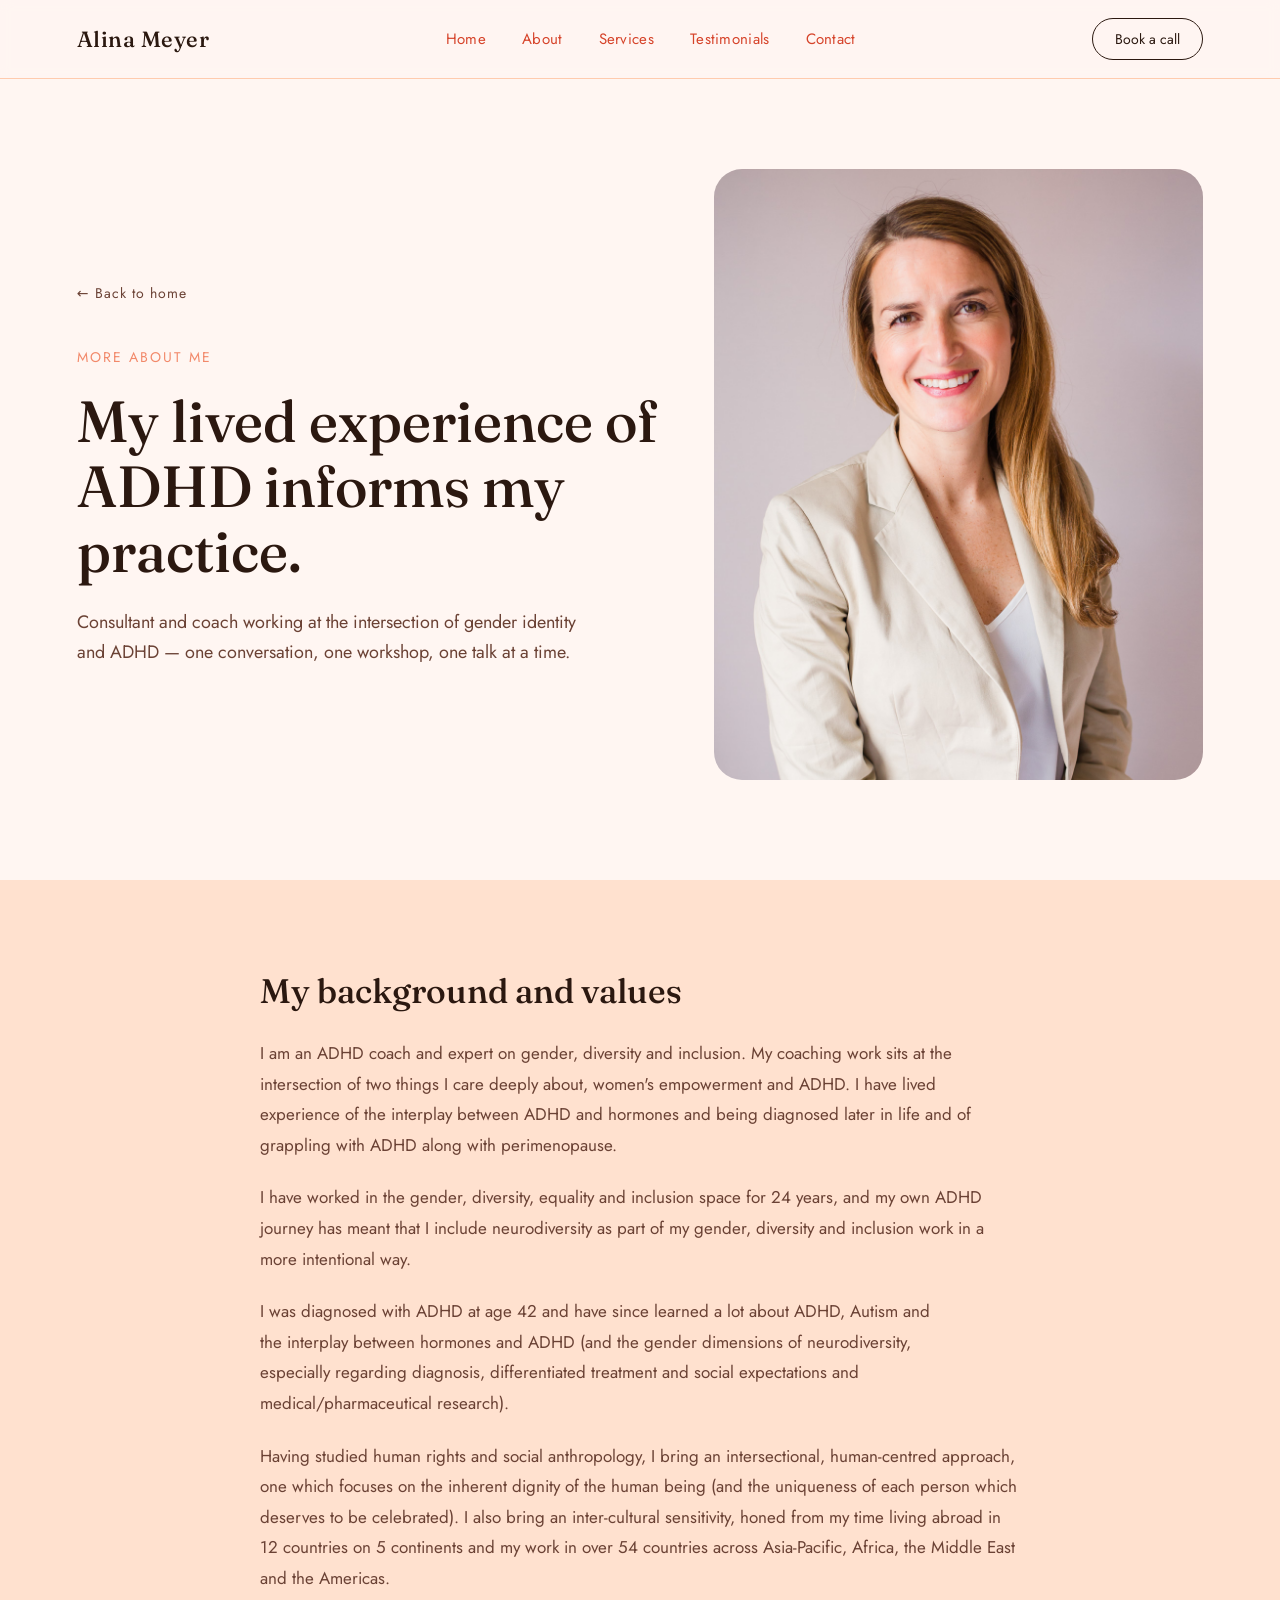
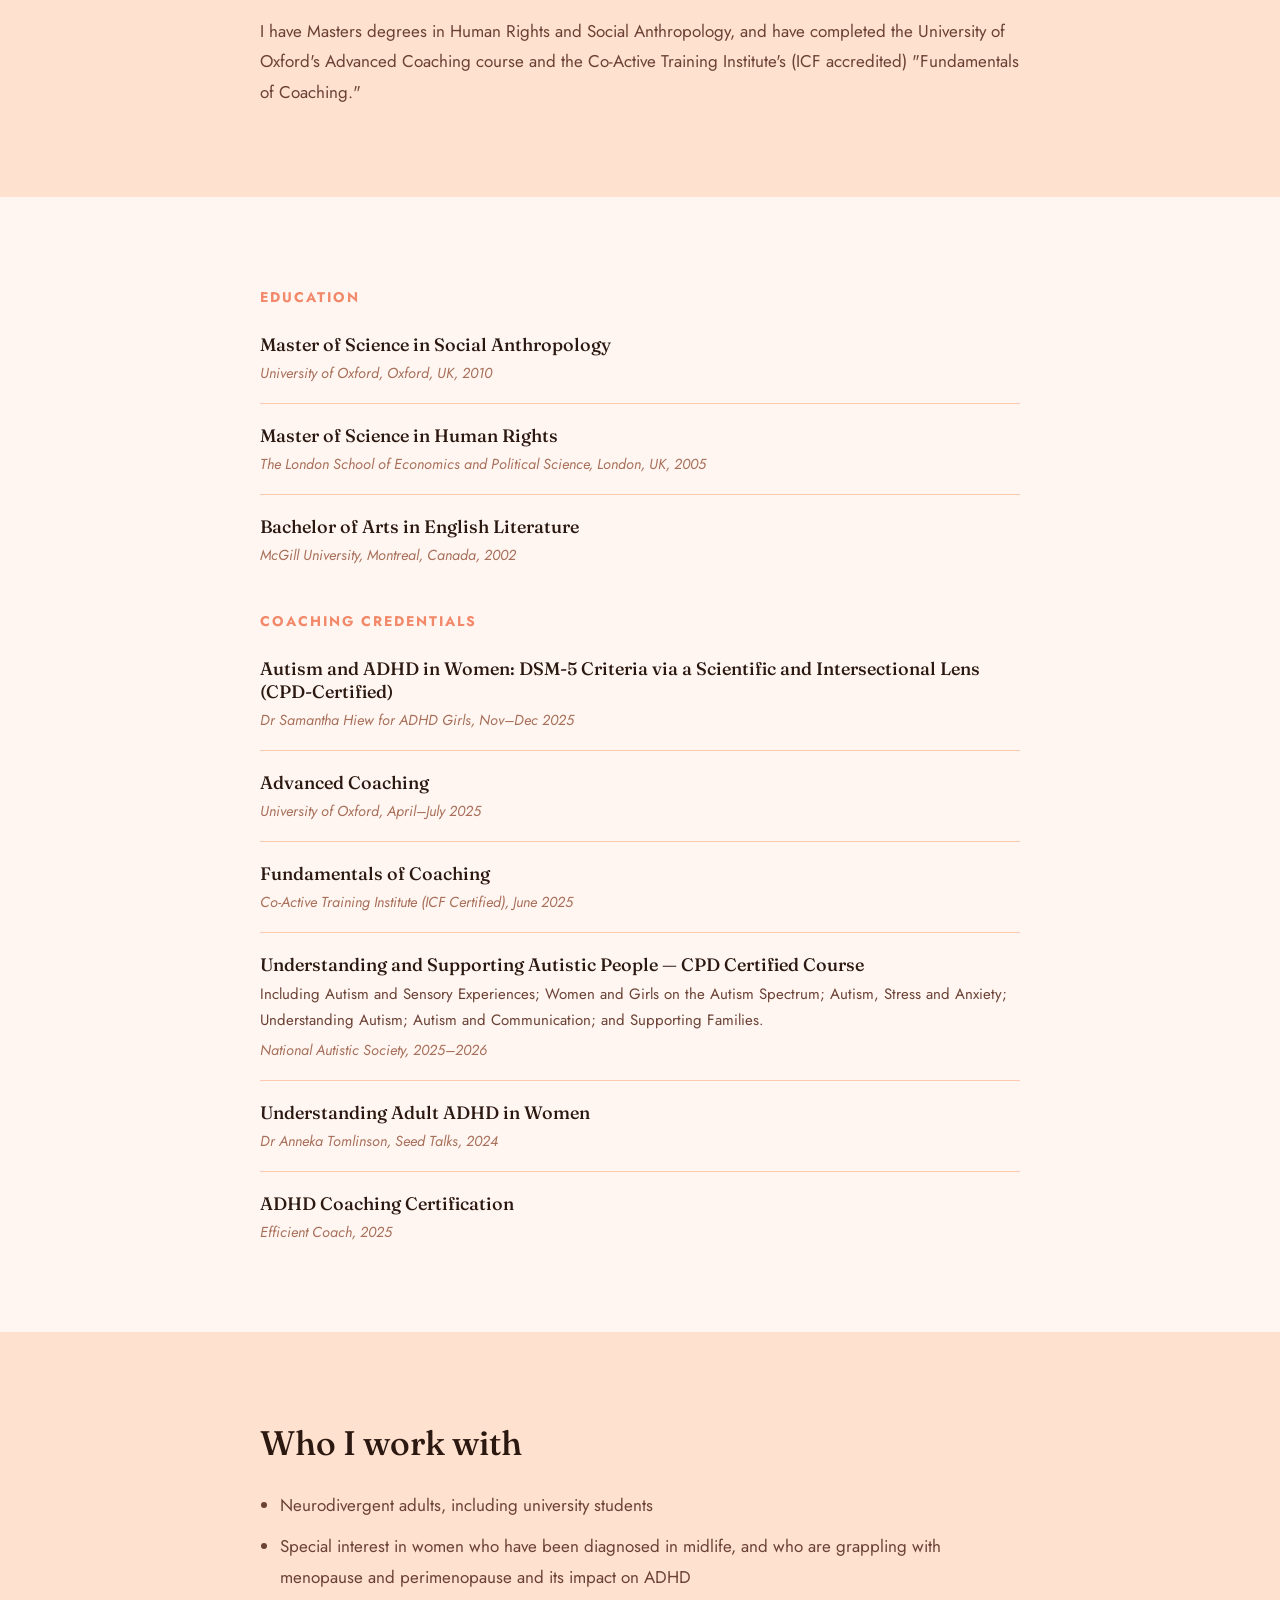
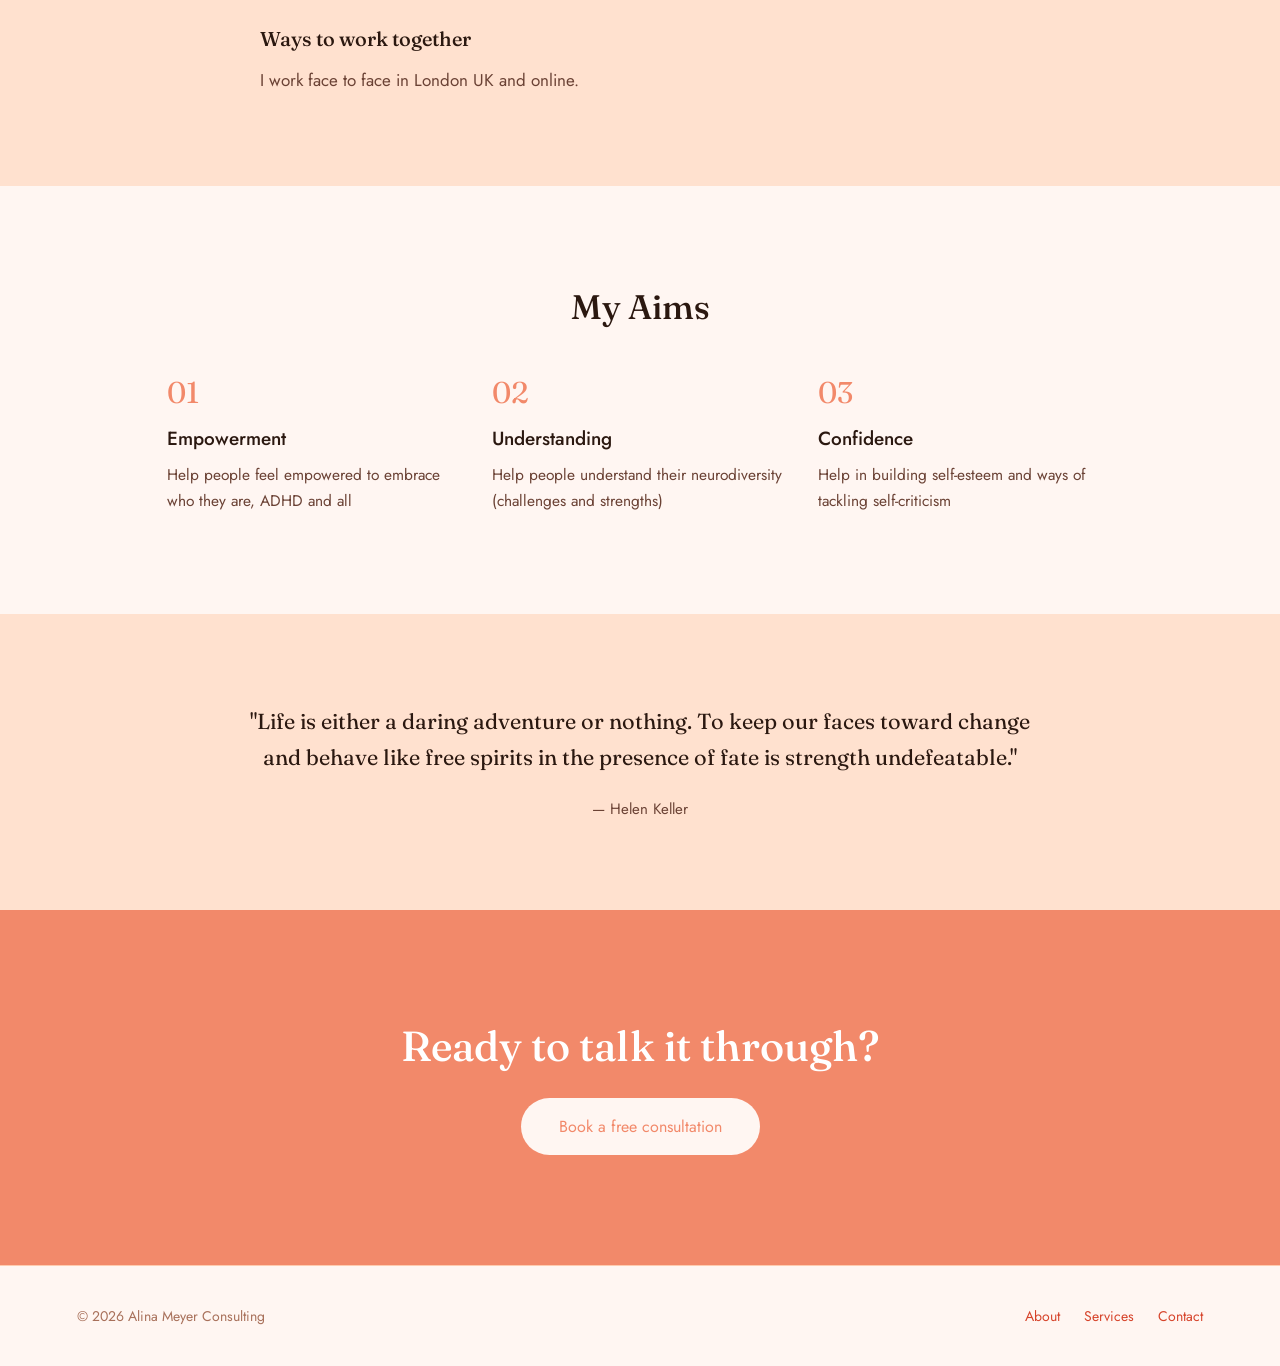
==== about.html @ 09cbbe4d "add home option to navbar" ====
<!doctype html>
<html lang="en">
  <head>
    <meta charset="utf-8" />
    <meta name="viewport" content="width=device-width, initial-scale=1" />
    <title>About Alina Meyer — ADHD Coaching</title>
    <meta
      name="description"
      content="More about Alina Meyer's background, credentials, and coaching approach."
    />
    <link rel="preconnect" href="https://fonts.googleapis.com" />
    <link rel="preconnect" href="https://fonts.gstatic.com" crossorigin />
    <link
      href="https://fonts.googleapis.com/css2?family=Fraunces:opsz,wght@9..144,400;9..144,500;9..144,600&family=Jost:wght@300;400;500;600&display=swap"
      rel="stylesheet"
    />
    <link rel="stylesheet" href="main.css" />
  </head>
  <body>
    <nav class="nav">
      <a href="index.html" class="nav__brand">Alina Meyer</a>
      <div class="nav__links">
        <a href="index.html">Home</a>
        <a href="about.html">About</a>
        <a href="index.html#services">Services</a>
        <a href="index.html#testimonials">Testimonials</a>
        <a href="contact.html">Contact</a>
      </div>
      <a href="contact.html" class="nav__cta">Book a call</a>
    </nav>

    <section class="pagehead">
      <div>
        <a href="index.html" class="back">← Back to home</a>
        <div class="eyebrow" style="margin: 22px 0">More about me</div>
        <h1>My lived experience of ADHD informs my practice.</h1>
        <p>
          Consultant and coach working at the intersection of gender identity
          and ADHD — one conversation, one workshop, one talk at a time.
        </p>
      </div>
      <div
        class="photo"
        style="background-image: url(&quot;images/about-page.jpg&quot;)"
      ></div>
    </section>

    <section class="story">
      <div class="story__wrap">
        <h2>My background and values</h2>
        <p>
          I am an ADHD coach and expert on gender, diversity and inclusion. My
          coaching work sits at the intersection of two things I care deeply
          about, women's empowerment and ADHD. I have lived experience of the
          interplay between ADHD and hormones and being diagnosed later in life
          and of grappling with ADHD along with perimenopause.
        </p>
        <p>
          I have worked in the gender, diversity, equality and inclusion space
          for 24 years, and my own ADHD journey has meant that I include
          neurodiversity as part of my gender, diversity and inclusion work in a
          more intentional way.
        </p>
        <p>
          I was diagnosed with ADHD at age 42 and have since learned a lot about
          ADHD, Autism and the interplay between hormones and ADHD (and the
          gender dimensions of neurodiversity, especially regarding diagnosis,
          differentiated treatment and social expectations and
          medical/pharmaceutical research).
        </p>
        <p>
          Having studied human rights and social anthropology, I bring an
          intersectional, human-centred approach, one which focuses on the
          inherent dignity of the human being (and the uniqueness of each person
          which deserves to be celebrated). I also bring an inter-cultural
          sensitivity, honed from my time living abroad in 12 countries on 5
          continents and my work in over 54 countries across Asia-Pacific,
          Africa, the Middle East and the Americas.
        </p>
        <p style="margin-bottom: 0">
          I have Masters degrees in Human Rights and Social Anthropology, and
          have completed the University of Oxford's Advanced Coaching course and
          the Co-Active Training Institute's (ICF accredited) "Fundamentals of
          Coaching."
        </p>
      </div>
    </section>

    <section class="credentials">
      <div class="credentials__wrap">
        <h4>Education</h4>
        <div class="cred-list">
          <div class="cred-item">
            <h3>Master of Science in Social Anthropology</h3>
            <div class="org">University of Oxford, Oxford, UK, 2010</div>
          </div>
          <div class="cred-item">
            <h3>Master of Science in Human Rights</h3>
            <div class="org">
              The London School of Economics and Political Science, London, UK,
              2005
            </div>
          </div>
          <div class="cred-item">
            <h3>Bachelor of Arts in English Literature</h3>
            <div class="org">McGill University, Montreal, Canada, 2002</div>
          </div>
        </div>

        <h4>Coaching Credentials</h4>
        <div class="cred-list">
          <div class="cred-item">
            <h3>
              Autism and ADHD in Women: DSM-5 Criteria via a Scientific and
              Intersectional Lens (CPD-Certified)
            </h3>
            <div class="org">Dr Samantha Hiew for ADHD Girls, Nov–Dec 2025</div>
          </div>
          <div class="cred-item">
            <h3>Advanced Coaching</h3>
            <div class="org">University of Oxford, April–July 2025</div>
          </div>
          <div class="cred-item">
            <h3>Fundamentals of Coaching</h3>
            <div class="org">
              Co-Active Training Institute (ICF Certified), June 2025
            </div>
          </div>
          <div class="cred-item">
            <h3>
              Understanding and Supporting Autistic People — CPD Certified
              Course
            </h3>
            <p>
              Including Autism and Sensory Experiences; Women and Girls on the
              Autism Spectrum; Autism, Stress and Anxiety; Understanding Autism;
              Autism and Communication; and Supporting Families.
            </p>
            <div class="org">National Autistic Society, 2025–2026</div>
          </div>
          <div class="cred-item">
            <h3>Understanding Adult ADHD in Women</h3>
            <div class="org">Dr Anneka Tomlinson, Seed Talks, 2024</div>
          </div>
          <div class="cred-item">
            <h3>ADHD Coaching Certification</h3>
            <div class="org">Efficient Coach, 2025</div>
          </div>
        </div>
      </div>
    </section>

    <section class="who">
      <div class="who__wrap">
        <h2>Who I work with</h2>
        <ul>
          <li>Neurodivergent adults, including university students</li>
          <li>
            Special interest in women who have been diagnosed in midlife, and
            who are grappling with menopause and perimenopause and its impact on
            ADHD
          </li>
        </ul>
        <h3>Ways to work together</h3>
        <p>I work face to face in London UK and online.</p>
      </div>
    </section>

    <section class="aims">
      <h2>My Aims</h2>
      <div class="cards" style="grid-template-columns: repeat(3, 1fr)">
        <div class="aim">
          <div class="aim__num">01</div>
          <h3>Empowerment</h3>
          <p>
            Help people feel empowered to embrace who they are, ADHD and all
          </p>
        </div>
        <div class="aim">
          <div class="aim__num">02</div>
          <h3>Understanding</h3>
          <p>
            Help people understand their neurodiversity (challenges and
            strengths)
          </p>
        </div>
        <div class="aim">
          <div class="aim__num">03</div>
          <h3>Confidence</h3>
          <p>
            Help in building self-esteem and ways of tackling self-criticism
          </p>
        </div>
      </div>
    </section>

    <section class="quote">
      <p>
        "Life is either a daring adventure or nothing. To keep our faces toward
        change and behave like free spirits in the presence of fate is strength
        undefeatable."
      </p>
      <div class="attr">— Helen Keller</div>
    </section>

    <section class="cta">
      <h2>Ready to talk it through?</h2>
      <a
        href="contact.html"
        class="btn btn--lg"
        style="background: var(--bg); color: var(--pop)"
        >Book a free consultation</a
      >
    </section>

    <footer class="footer">
      <div>© 2026 Alina Meyer Consulting</div>
      <div class="footer__links">
        <a href="about.html">About</a>
        <a href="index.html#services">Services</a>
        <a href="contact.html">Contact</a>
      </div>
    </footer>
  </body>
</html>
---- main.css ----
:root {
  --bg: #fff6f2;
  --bg2: #ffe1cf;
  --text: #2b1810;
  --muted: #6b4235;
  --accent: #f2896a;
  --border: #ffcbae;
  --pop: #f2896a;
  --pop-soft: #fff6f2;
  --pop-muted: #ffebe0;
  --footer-muted: #a8705a;
  --nav-bg: rgba(255, 246, 242, 0.9);
  --link: #d6432a;
  --selection: #ffc2a6;
}
* {
  box-sizing: border-box;
}
html {
  scroll-behavior: smooth;
}
body {
  margin: 0;
  background: var(--bg);
  color: var(--text);
  font-family: "Jost", system-ui, sans-serif;
  overflow-x: hidden;
  text-wrap: pretty;
  -webkit-font-smoothing: antialiased;
}
::selection {
  background: var(--selection);
}
a {
  color: var(--link);
  text-decoration: none;
}
a:hover {
  color: var(--accent);
}
h1,
h2,
h3 {
  font-family: "Fraunces", Georgia, serif;
  font-weight: 500;
  margin: 0;
}
img {
  display: block;
  max-width: 100%;
}
ul {
  margin: 0;
  padding: 0;
}

/* NAV */
.nav {
  position: sticky;
  top: 0;
  z-index: 50;
  display: flex;
  flex-wrap: wrap;
  justify-content: space-between;
  align-items: center;
  gap: 14px;
  padding: 18px 6vw;
  background: var(--nav-bg);
  backdrop-filter: blur(6px);
  border-bottom: 1px solid var(--border);
}
.nav__brand {
  font-family: "Fraunces", Georgia, serif;
  font-size: 22px;
  font-weight: 500;
  letter-spacing: 0.5px;
  color: var(--text);
}
.nav__links {
  display: flex;
  gap: 36px;
  font-size: 15px;
  letter-spacing: 0.3px;
}
.nav__cta {
  padding: 10px 22px;
  border: 1px solid var(--text);
  border-radius: 100px;
  font-size: 14px;
  color: var(--text);
}
.nav__cta:hover {
  background: var(--text);
  color: var(--bg);
}

/* SHARED */
.eyebrow {
  font-size: 14px;
  letter-spacing: 2px;
  text-transform: uppercase;
  color: var(--accent);
}
.btn {
  display: inline-block;
  padding: 15px 30px;
  background: var(--pop);
  color: #fff;
  border-radius: 100px;
  font-size: 15px;
  transition: filter 0.15s ease;
}
.btn:hover {
  filter: brightness(0.92);
  color: #fff;
}
.btn--lg {
  padding: 17px 38px;
  font-size: 16px;
}
.btn--outline {
  display: inline-flex;
  align-items: center;
  gap: 8px;
  padding: 17px 26px;
  background: none;
  border: 1px solid var(--text);
  color: var(--text);
  border-radius: 100px;
  font-size: 15px;
  font-family: "Jost", sans-serif;
  cursor: pointer;
}
.link-underline {
  font-size: 15px;
  color: var(--text);
  border-bottom: 1px solid var(--text);
  padding-bottom: 2px;
}
.link-underline:hover {
  color: var(--pop);
  border-color: var(--pop);
}
.photo {
  width: 100%;
  border-radius: 28px;
  overflow: hidden;
  background: var(--bg2) center/cover no-repeat;
  aspect-ratio: 4/5;
}
.photo--contain {
  background-size: contain;
}

/* HERO */
.hero {
  display: grid;
  grid-template-columns: 1.1fr 0.9fr;
  gap: 40px;
  align-items: center;
  padding: 100px 6vw 110px;
  max-width: 1400px;
  margin: 0 auto;
}
.hero h1 {
  font-size: clamp(40px, 5vw, 68px);
  line-height: 1.08;
  margin: 22px 0 28px;
  max-width: 620px;
}
.hero p {
  font-size: 19px;
  line-height: 1.65;
  color: var(--muted);
  max-width: 500px;
  margin: 0 0 36px;
}
.hero__actions {
  display: flex;
  flex-wrap: wrap;
  gap: 16px;
  align-items: center;
}
.hero .photo {
  background-color: var(--bg);
}

/* ABOUT (home) */
.about {
  padding: 100px 6vw;
  background: var(--bg2);
}
.about__grid {
  display: grid;
  grid-template-columns: 0.8fr 1.2fr;
  gap: 70px;
  align-items: center;
  max-width: 1400px;
  margin: 0 auto;
}
.about h2 {
  font-size: clamp(30px, 3.2vw, 42px);
  margin: 18px 0 24px;
  max-width: 560px;
}
.about p {
  font-size: 17px;
  line-height: 1.75;
  color: var(--muted);
  max-width: 620px;
  margin: 0 0 20px;
}

/* TESTIMONIAL (excerpt, home) */
.testimonial {
  padding: 100px 6vw;
  background: var(--pop);
  color: #fff;
  text-align: center;
}
.testimonial blockquote {
  font-family: "Fraunces", serif;
  font-weight: 400;
  font-size: clamp(19px, 1.7vw, 22px);
  line-height: 1.65;
  margin: 0 auto 22px;
  max-width: 800px;
}
.testimonial .attr {
  font-size: 15px;
  color: var(--pop-muted);
}

/* SERVICES */
.services {
  padding: 110px 6vw;
  max-width: 1400px;
  margin: 0 auto;
}
.services__head {
  text-align: center;
  margin-bottom: 64px;
}
.services__head h2 {
  font-size: clamp(30px, 3.2vw, 42px);
  margin: 18px 0 16px;
}
.services__head p {
  font-size: 17px;
  color: var(--muted);
  max-width: 560px;
  margin: 0 auto;
}
.cards {
  display: grid;
  grid-template-columns: repeat(3, 1fr);
  gap: 30px;
}
.card {
  background: #fff;
  border: 1px solid var(--border);
  border-radius: 20px;
  padding: 40px 34px;
}
.card__mark {
  width: 48px;
  height: 48px;
  border-radius: 12px;
  background: var(--bg2);
  margin-bottom: 26px;
}
.card h3 {
  font-size: 22px;
  margin: 0 0 14px;
}
.card p {
  font-size: 15.5px;
  line-height: 1.7;
  color: var(--muted);
  margin: 0 0 22px;
}
.card a {
  font-size: 14.5px;
  color: var(--text);
  border-bottom: 1px solid var(--text);
  padding-bottom: 2px;
}
.card a:hover {
  color: var(--pop);
  border-color: var(--pop);
}

/* WORDS (poem quote, home) */
.words {
  padding: 100px 6vw;
  background: var(--pop);
  color: #fff;
  text-align: center;
}
.words blockquote {
  font-family: "Fraunces", Georgia, serif;
  font-weight: 400;
  font-size: clamp(24px, 2.6vw, 34px);
  line-height: 1.5;
  margin: 0 auto 30px;
  max-width: 1000px;
}
.words__attr {
  font-size: 15px;
  color: var(--pop-muted);
}

/* CONTACT (home teaser) */
.contact {
  padding: 120px 6vw;
  max-width: 900px;
  margin: 0 auto;
  text-align: center;
}
.contact h2 {
  font-size: clamp(32px, 4vw, 50px);
  margin: 18px 0 24px;
}
.contact p {
  font-size: 17px;
  line-height: 1.7;
  color: var(--muted);
  margin: 0 0 40px;
}

/* CONTACT PAGE */
.contact-page {
  flex: 1;
  display: flex;
  align-items: center;
  justify-content: center;
  padding: 120px 6vw;
}
.contact-page__inner {
  max-width: 600px;
  margin: 0 auto;
  text-align: center;
}
.contact-page h1 {
  font-size: clamp(30px, 3.6vw, 44px);
  margin: 18px 0 24px;
}
.contact-page p {
  font-size: 18px;
  line-height: 1.7;
  color: var(--muted);
  margin: 0 0 34px;
}
.contact-actions {
  display: flex;
  flex-wrap: wrap;
  gap: 14px;
  justify-content: center;
  align-items: center;
}

/* ABOUT PAGE */
.pagehead {
  display: grid;
  grid-template-columns: 1.1fr 0.9fr;
  gap: 40px;
  align-items: center;
  padding: 90px 6vw 100px;
  max-width: 1400px;
  margin: 0 auto;
}
.pagehead h1 {
  font-size: clamp(36px, 4.6vw, 58px);
  line-height: 1.12;
  margin: 22px 0 24px;
  max-width: 620px;
}
.pagehead p {
  font-size: 18px;
  line-height: 1.65;
  color: var(--muted);
  max-width: 520px;
  margin: 0;
}
.back {
  font-size: 14px;
  letter-spacing: 1px;
  color: var(--muted);
  display: inline-block;
  margin-bottom: 22px;
}
.story {
  padding: 90px 6vw;
  background: var(--bg2);
}
.story__wrap {
  max-width: 760px;
  margin: 0 auto;
}
.story h2 {
  font-size: clamp(26px, 2.8vw, 34px);
  margin: 0 0 26px;
}
.story p {
  font-size: 17px;
  line-height: 1.8;
  color: var(--muted);
  margin: 0 0 22px;
}

/* CREDENTIALS */
.credentials {
  padding: 90px 6vw;
}
.credentials__wrap {
  max-width: 760px;
  margin: 0 auto;
}
.credentials h4 {
  font-size: 14px;
  letter-spacing: 2px;
  text-transform: uppercase;
  color: var(--accent);
  margin: 0 0 26px;
}
.cred-list {
  display: flex;
  flex-direction: column;
  gap: 20px;
  margin-bottom: 46px;
}
.cred-list:last-child {
  margin-bottom: 0;
}
.cred-item {
  padding-bottom: 20px;
  border-bottom: 1px solid var(--border);
}
.cred-list > .cred-item:last-child {
  border-bottom: none;
  padding-bottom: 0;
}
.cred-item h3 {
  font-size: 18px;
  margin: 0 0 6px;
}
.cred-item .org {
  font-size: 14.5px;
  font-style: italic;
  color: var(--footer-muted);
}
.cred-item p {
  font-size: 15px;
  line-height: 1.7;
  color: var(--muted);
  margin: 0 0 6px;
}

/* WHO I WORK WITH */
.who {
  padding: 90px 6vw;
  background: var(--bg2);
}
.who__wrap {
  max-width: 760px;
  margin: 0 auto;
}
.who h2 {
  font-size: clamp(26px, 2.8vw, 34px);
  margin: 0 0 26px;
}
.who ul {
  margin: 0 0 34px;
  padding-left: 20px;
  list-style: disc;
}
.who li {
  font-size: 17px;
  line-height: 1.8;
  color: var(--muted);
  margin-bottom: 10px;
}
.who h3 {
  font-size: 20px;
  margin: 0 0 14px;
}
.who p {
  font-size: 17px;
  line-height: 1.8;
  color: var(--muted);
  margin: 0;
}

/* AIMS */
.aims {
  padding: 100px 6vw;
  max-width: 1100px;
  margin: 0 auto;
}
.aims h2 {
  font-size: clamp(26px, 2.8vw, 34px);
  margin: 0 0 46px;
  text-align: center;
}
.aim__num {
  font-family: "Fraunces", Georgia, serif;
  font-size: 30px;
  color: var(--accent);
  margin-bottom: 14px;
}
.aim h3 {
  font-family: "Jost", sans-serif;
  font-size: 19px;
  font-weight: 500;
  margin: 0 0 10px;
}
.aim p {
  font-size: 15.5px;
  line-height: 1.7;
  color: var(--muted);
  margin: 0;
}

/* QUOTE (about page) */
.quote {
  padding: 90px 6vw;
  background: var(--bg2);
  text-align: center;
}
.quote p {
  font-family: "Fraunces", Georgia, serif;
  font-weight: 400;
  font-size: clamp(21px, 1.7vw, 24px);
  line-height: 1.65;
  color: var(--text);
  max-width: 780px;
  margin: 0 auto 22px;
}
.quote .attr {
  font-size: 15px;
  color: var(--muted);
}

.cta {
  padding: 110px 6vw;
  background: var(--pop);
  color: #fff;
  text-align: center;
}
.cta h2 {
  font-size: clamp(28px, 3.4vw, 42px);
  margin: 0 0 26px;
}

/* FOOTER */
.footer {
  padding: 40px 6vw;
  border-top: 1px solid var(--border);
  display: flex;
  justify-content: space-between;
  align-items: center;
  font-size: 14px;
  color: var(--footer-muted);
}
.footer__links {
  display: flex;
  gap: 24px;
}

/* MOBILE */
@media (max-width: 820px) {
  .nav {
    padding: 16px 6vw;
  }
  .nav__links {
    order: 3;
    width: 100%;
    gap: 20px;
    font-size: 14px;
  }
  .hero {
    grid-template-columns: 1fr;
    padding: 56px 6vw 64px;
  }
  .hero .photo {
    order: -1;
    aspect-ratio: 1/1;
    max-height: 420px;
  }
  .about {
    padding: 64px 6vw;
  }
  .about__grid {
    grid-template-columns: 1fr;
    gap: 36px;
  }
  .testimonial {
    padding: 64px 6vw;
  }
  .services {
    padding: 72px 6vw;
  }
  .services__head {
    margin-bottom: 44px;
  }
  .cards {
    grid-template-columns: 1fr;
  }
  .words {
    padding: 64px 6vw;
  }
  .contact {
    padding: 80px 6vw;
  }
  .contact-page {
    padding: 80px 6vw;
  }
  .pagehead {
    grid-template-columns: 1fr;
    padding: 48px 6vw 60px;
  }
  .story {
    padding: 64px 6vw;
  }
  .credentials {
    padding: 64px 6vw;
  }
  .who {
    padding: 64px 6vw;
  }
  .aims {
    padding: 72px 6vw;
  }
  .aims h2 {
    margin-bottom: 34px;
  }
  .quote {
    padding: 64px 6vw;
  }
  .cta {
    padding: 76px 6vw;
  }
  .footer {
    flex-direction: column;
    align-items: flex-start;
    gap: 18px;
  }
}
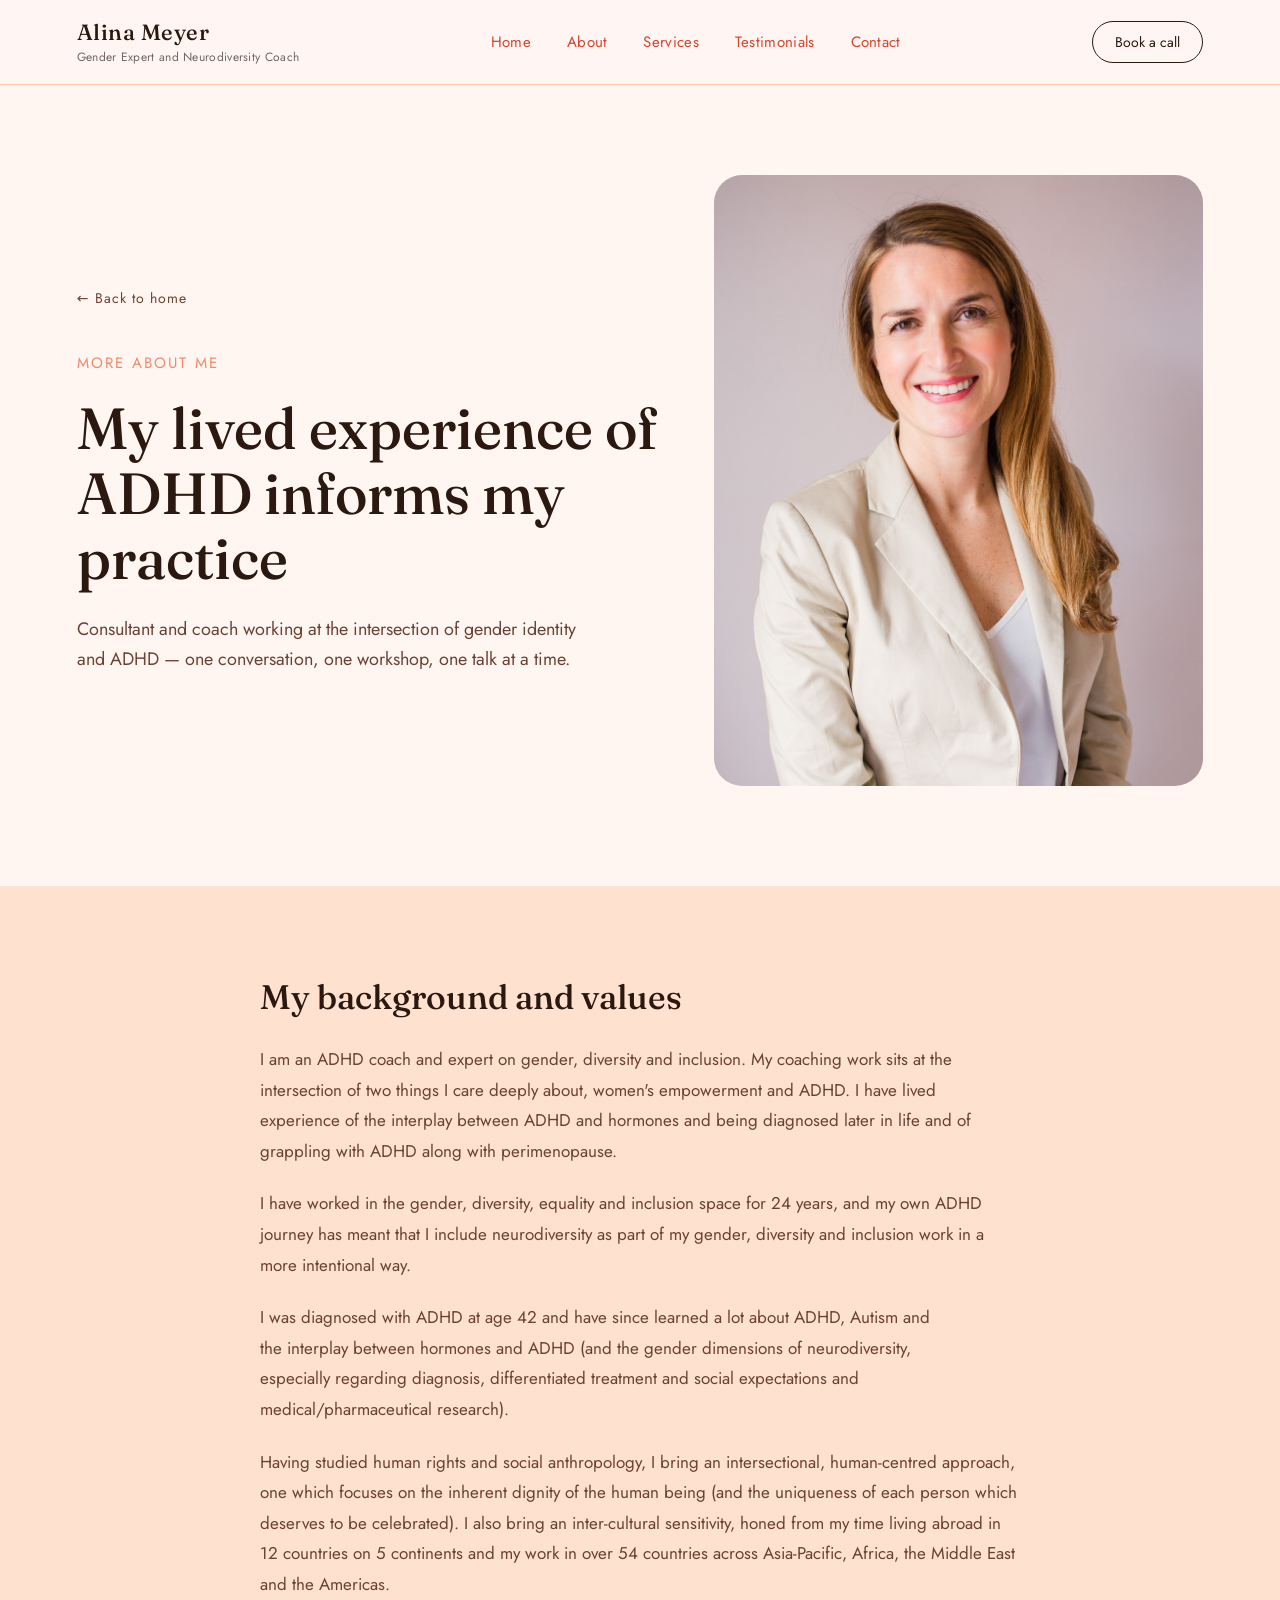
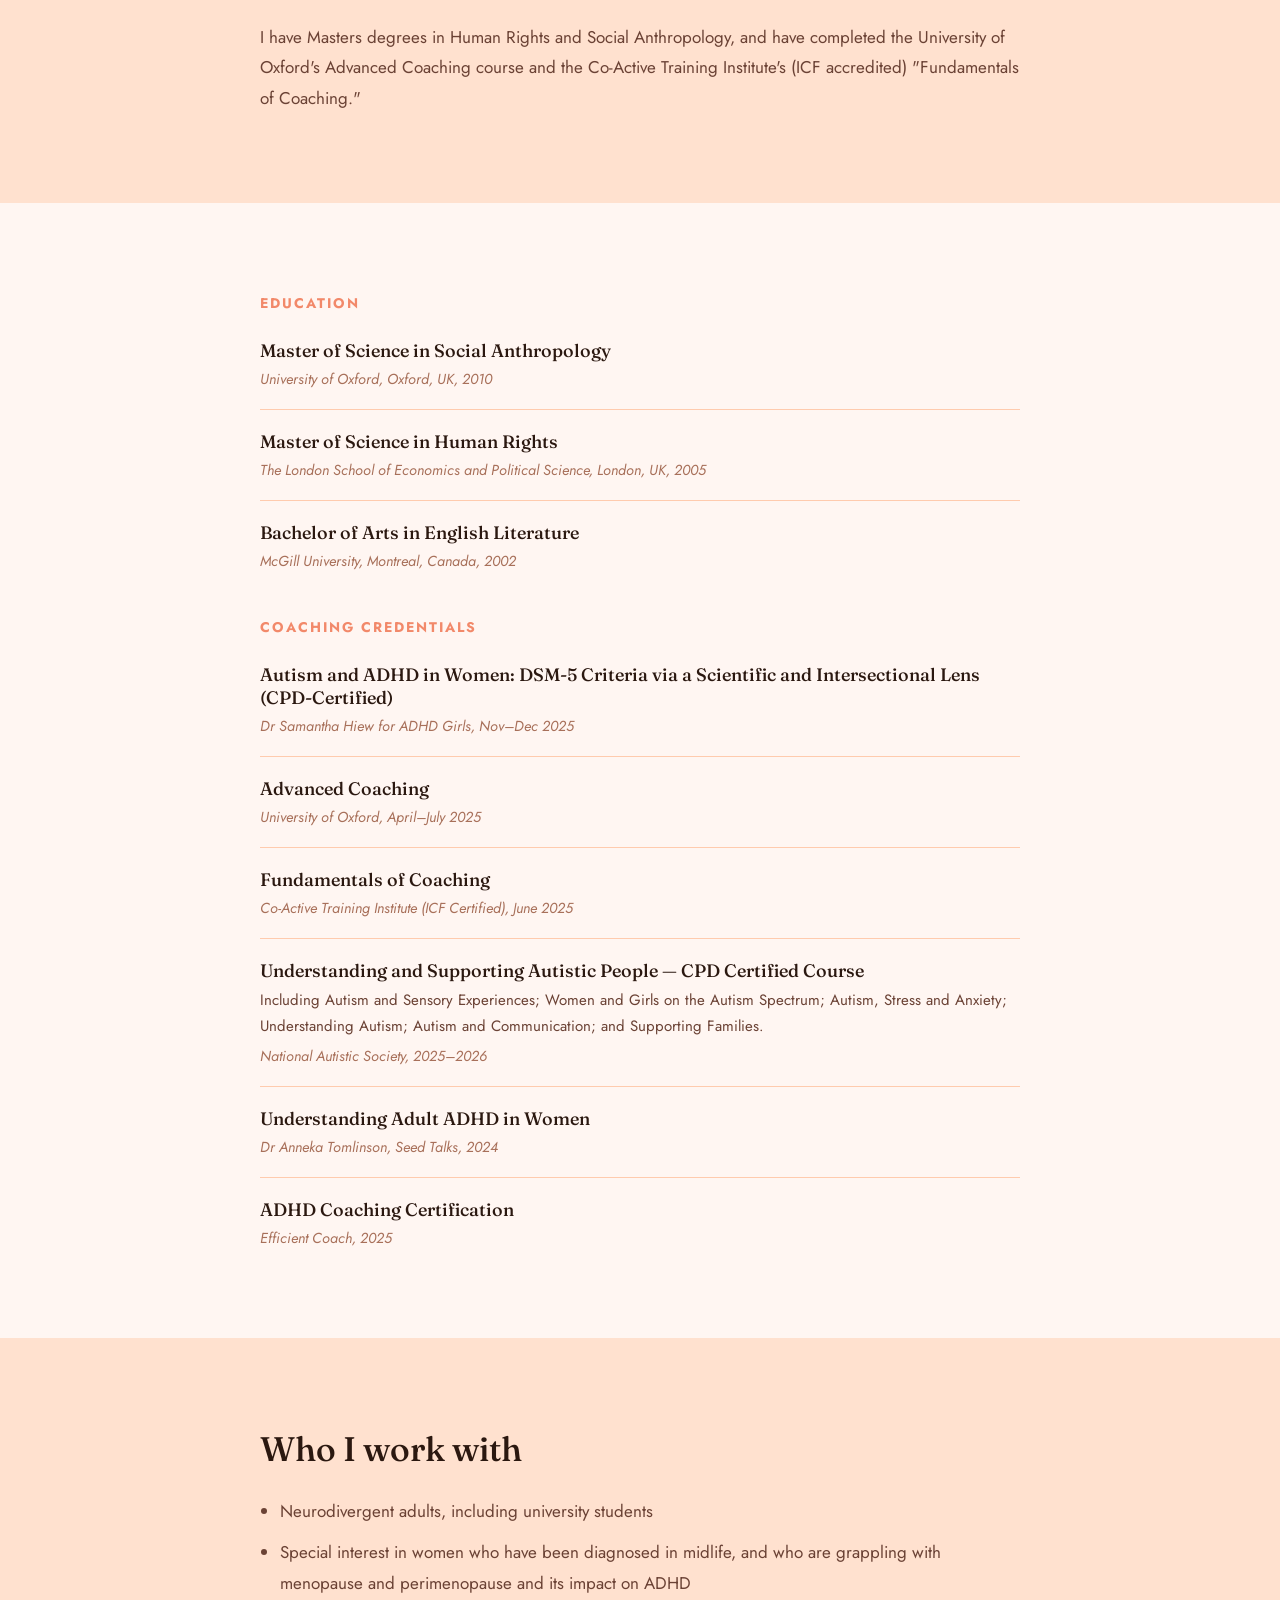
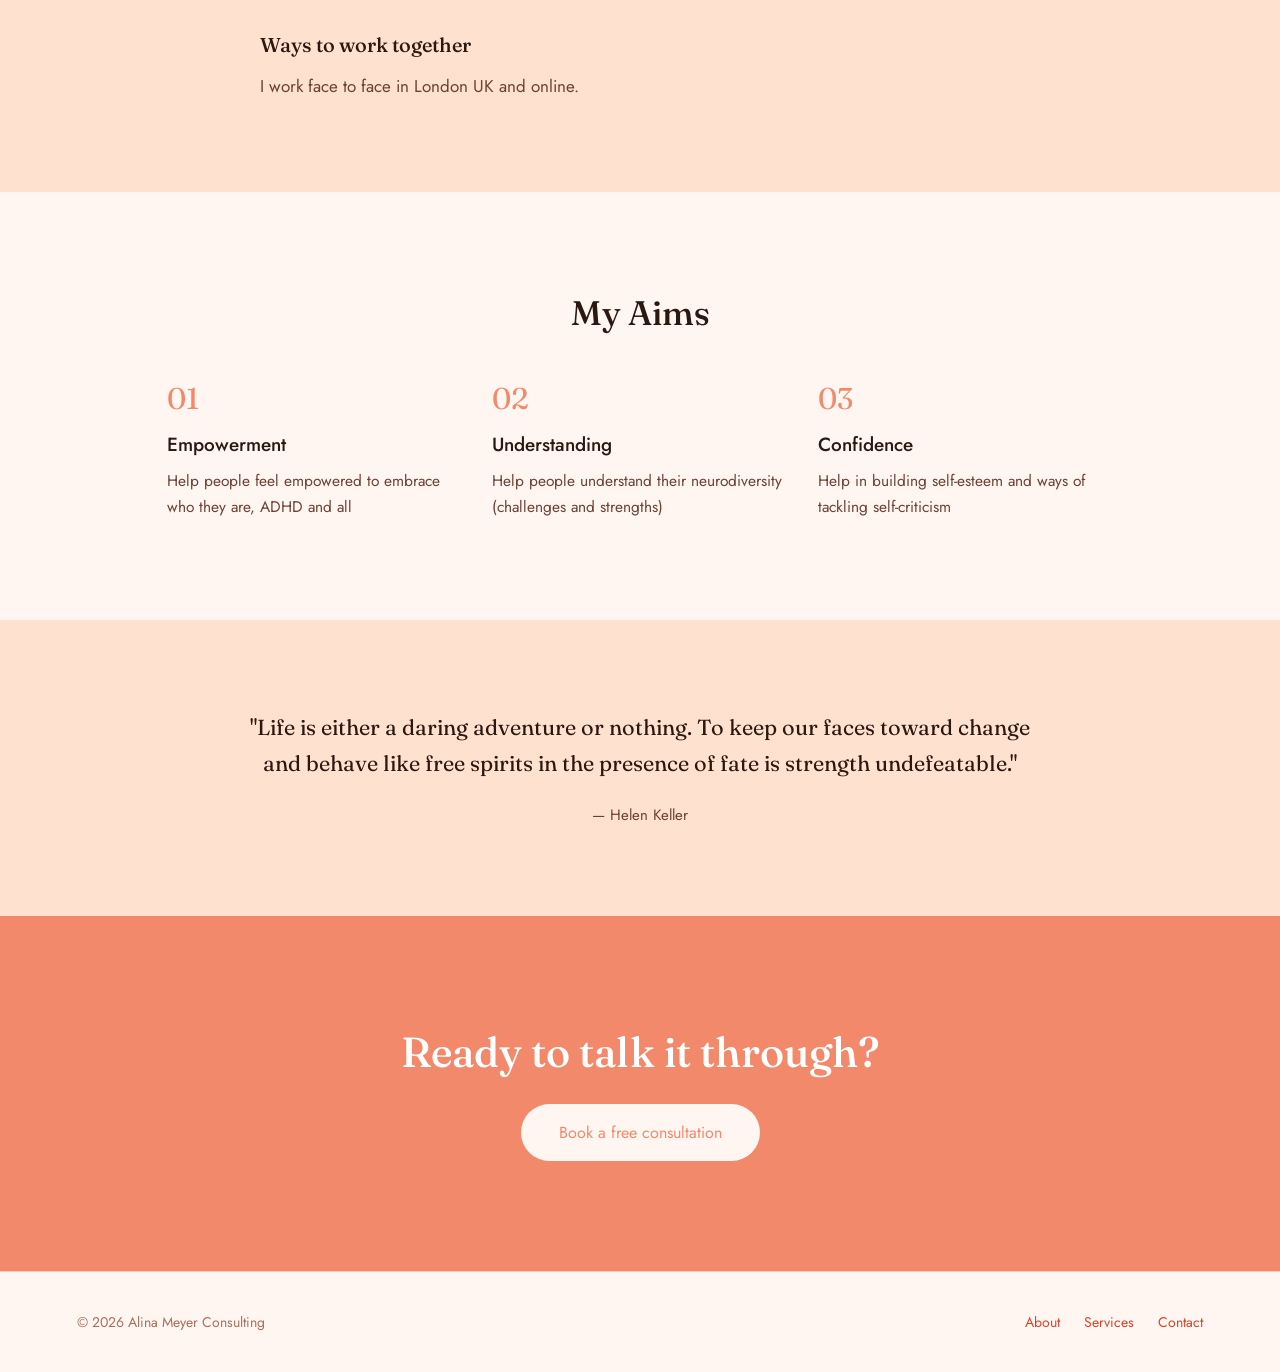
==== commit 2b8089ac: "add larger adhd text, add subtitle, and take out  second image on index.html for now" ====
--- a/about.html
+++ b/about.html
@@ -18,7 +18,10 @@
   </head>
   <body>
     <nav class="nav">
-      <a href="index.html" class="nav__brand">Alina Meyer</a>
+      <div class="nav__brand-group">
+        <a href="index.html" class="nav__brand">Alina Meyer</a>
+        <p class="subtitle">Gender Expert and Neurodiversity Coach</p>
+      </div>
       <div class="nav__links">
         <a href="index.html">Home</a>
         <a href="about.html">About</a>
@@ -33,7 +36,7 @@
       <div>
         <a href="index.html" class="back">← Back to home</a>
         <div class="eyebrow" style="margin: 22px 0">More about me</div>
-        <h1>My lived experience of ADHD informs my practice.</h1>
+        <h1>My lived experience of ADHD informs my practice</h1>
         <p>
           Consultant and coach working at the intersection of gender identity
           and ADHD — one conversation, one workshop, one talk at a time.
--- a/main.css
+++ b/main.css
@@ -69,6 +69,12 @@
   backdrop-filter: blur(6px);
   border-bottom: 1px solid var(--border);
 }
+.nav__brand-group {
+  display: flex;
+  flex-direction: column;
+  gap: 2px;
+}
+
 .nav__brand {
   font-family: "Fraunces", Georgia, serif;
   font-size: 22px;
@@ -76,6 +82,17 @@
   letter-spacing: 0.5px;
   color: var(--text);
 }
+
+.subtitle {
+  font-family: "Jost", sans-serif;
+  font-size: 12px;
+  font-weight: 400;
+  letter-spacing: 0.3px;
+  color: var(--text);
+  opacity: 0.65;
+  margin: 0;
+  white-space: nowrap;
+}
 .nav__links {
   display: flex;
   gap: 36px;
@@ -96,10 +113,14 @@
 
 /* SHARED */
 .eyebrow {
-  font-size: 14px;
+  font-size: 15px;
   letter-spacing: 2px;
   text-transform: uppercase;
   color: var(--accent);
+}
+
+#main-title {
+  font-size: 24px;
 }
 .btn {
   display: inline-block;
@@ -209,6 +230,16 @@
   color: var(--muted);
   max-width: 620px;
   margin: 0 0 20px;
+}
+
+.about__grid--text-only {
+  grid-template-columns: 1fr;
+  text-align: center;
+}
+
+.about__grid--text-only > div {
+  max-width: 700px;
+  margin: 0 auto;
 }
 
 /* TESTIMONIAL (excerpt, home) */
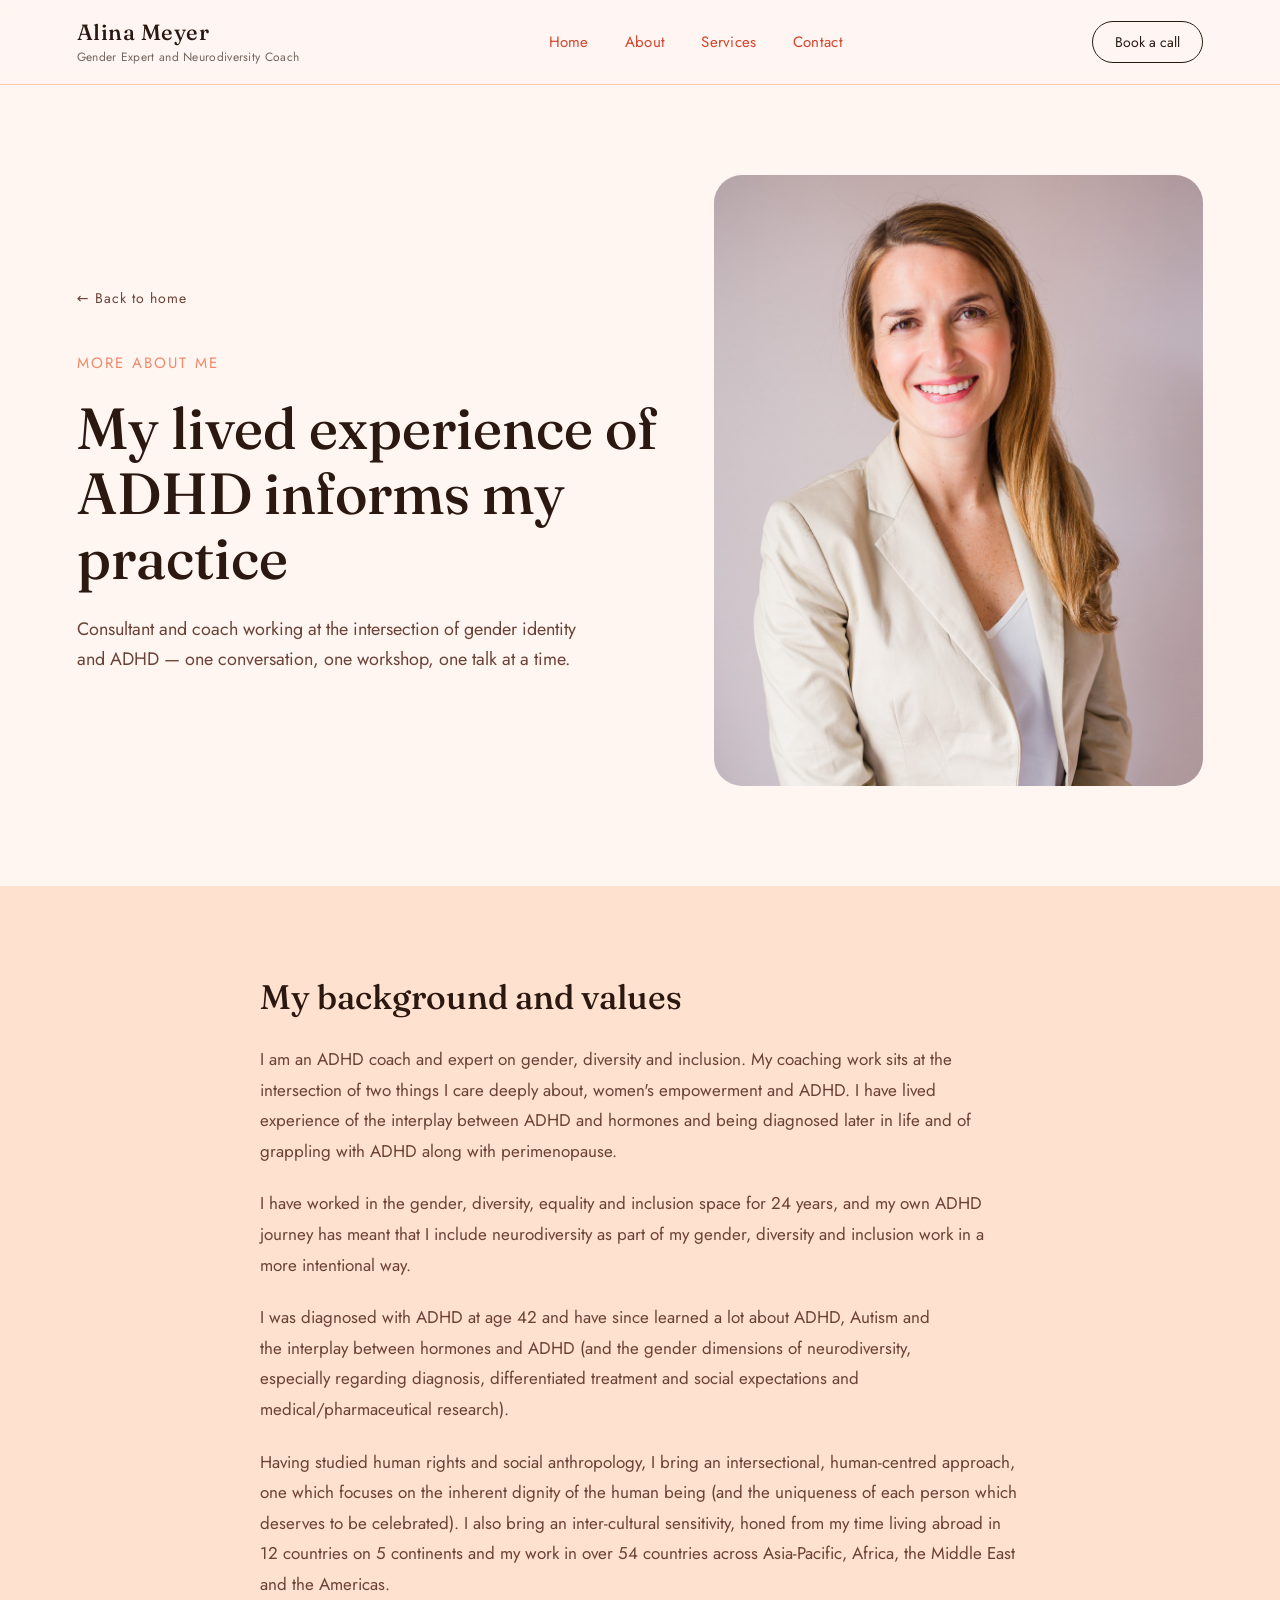
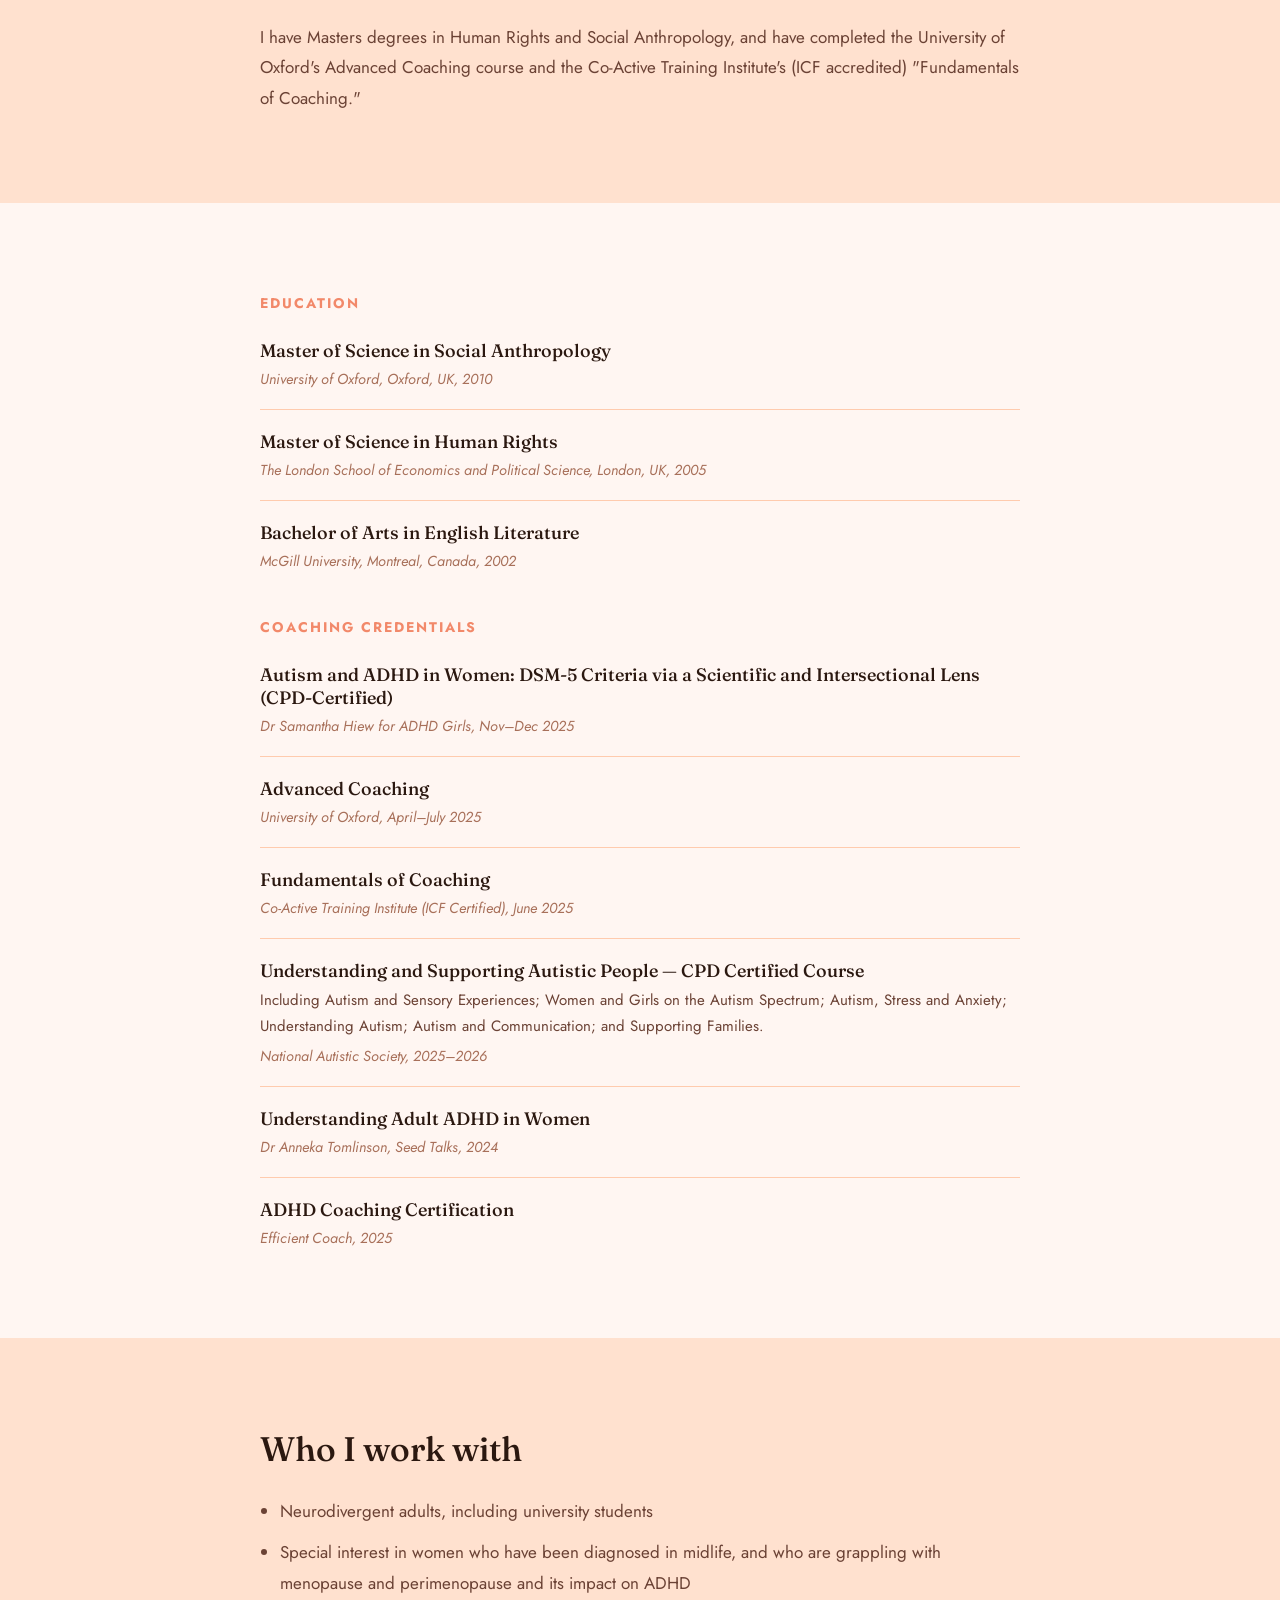
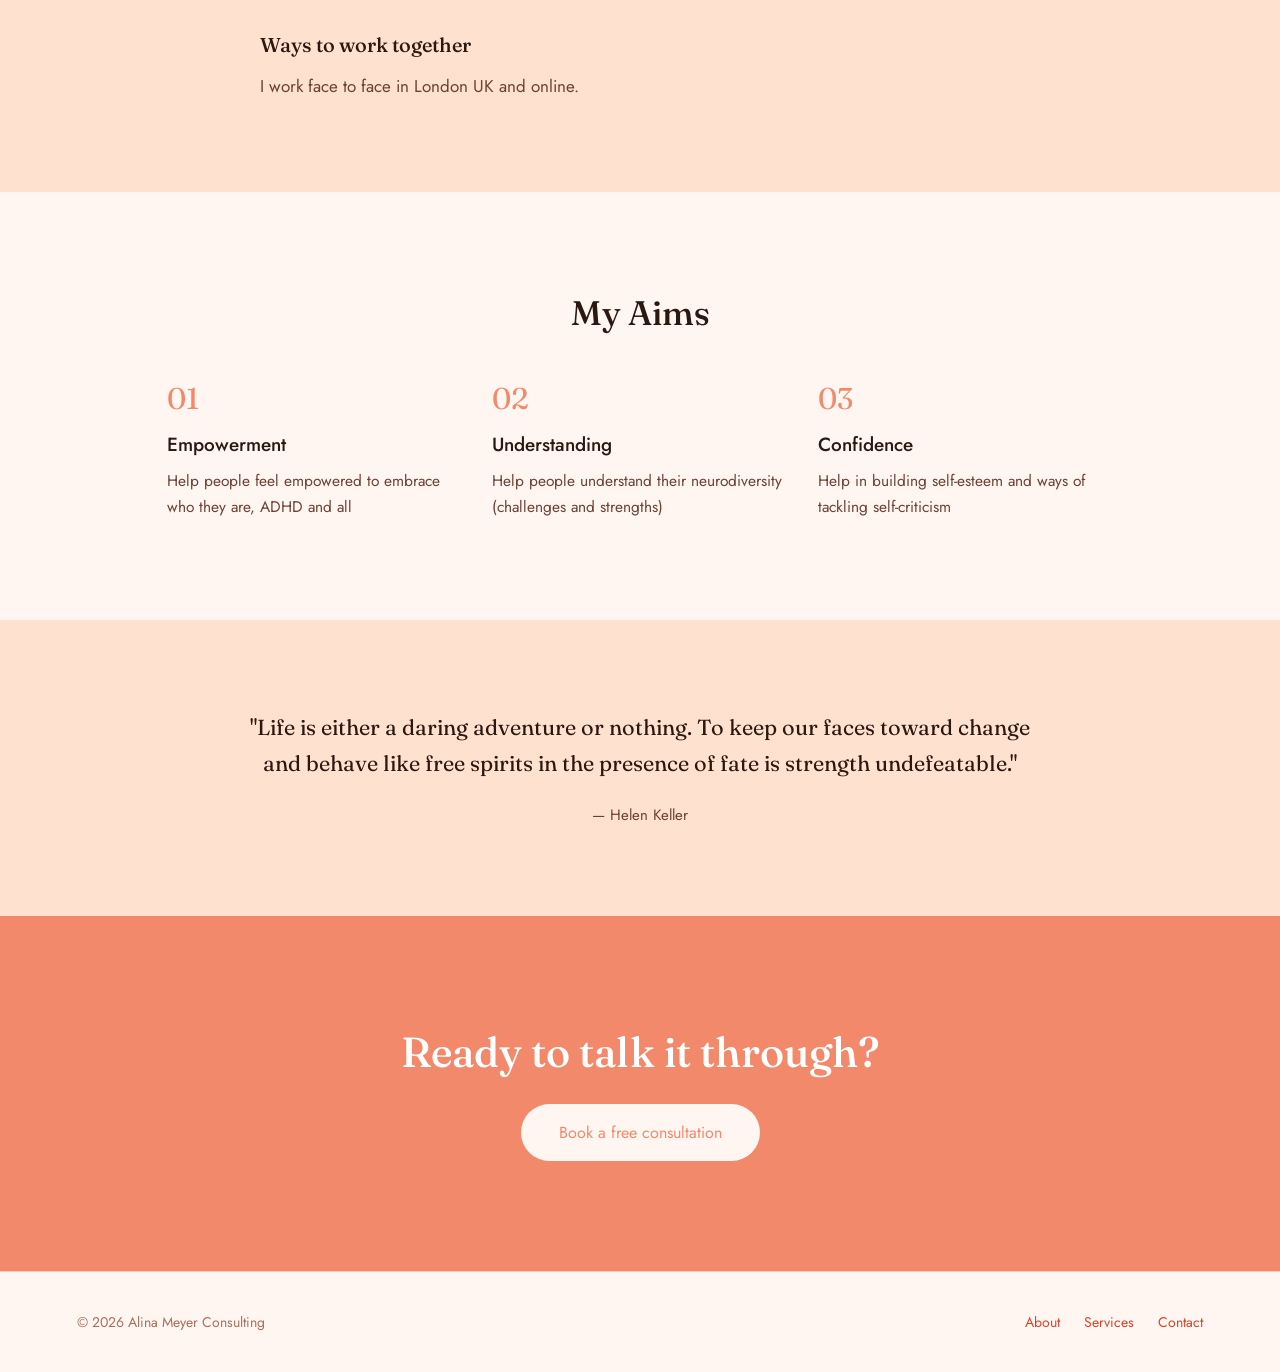
==== commit aeec7c77: "remove testimonials link in nav bar for all pages" ====
--- a/about.html
+++ b/about.html
@@ -26,7 +26,6 @@
         <a href="index.html">Home</a>
         <a href="about.html">About</a>
         <a href="index.html#services">Services</a>
-        <a href="index.html#testimonials">Testimonials</a>
         <a href="contact.html">Contact</a>
       </div>
       <a href="contact.html" class="nav__cta">Book a call</a>
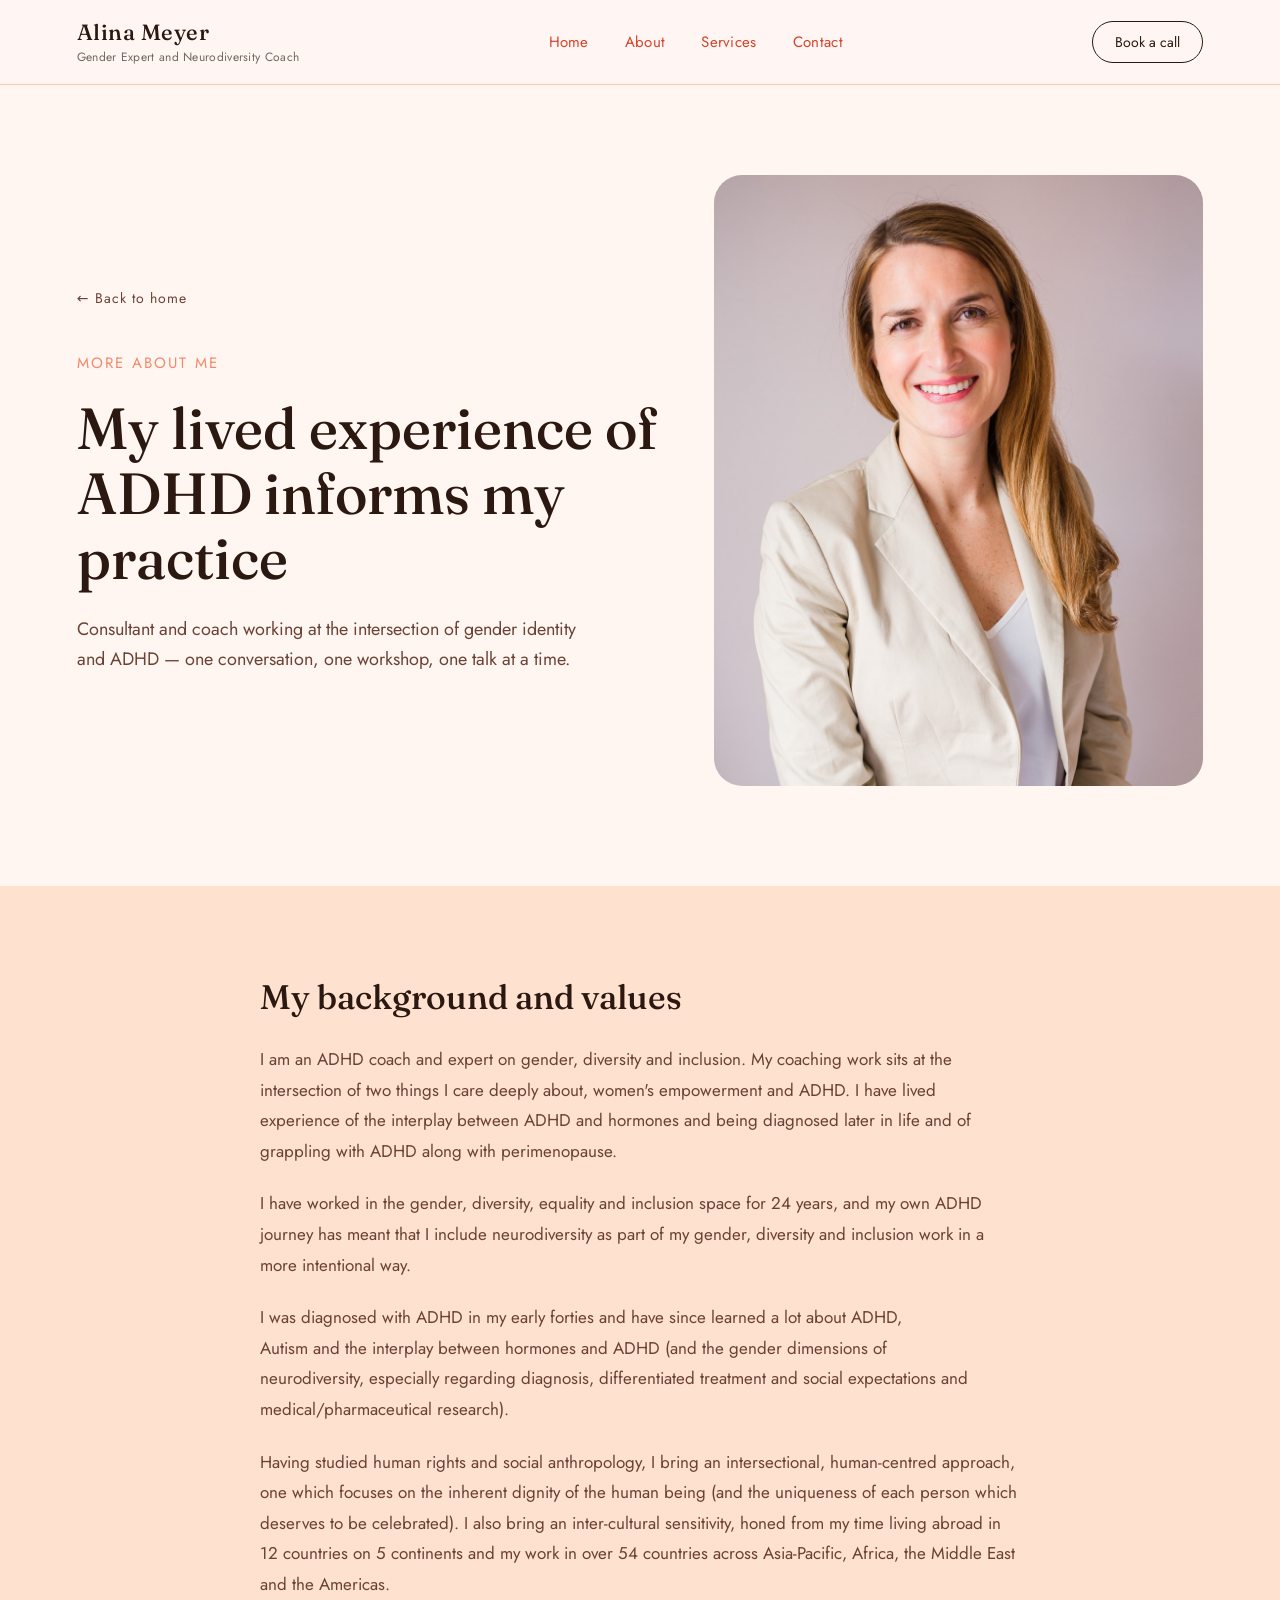
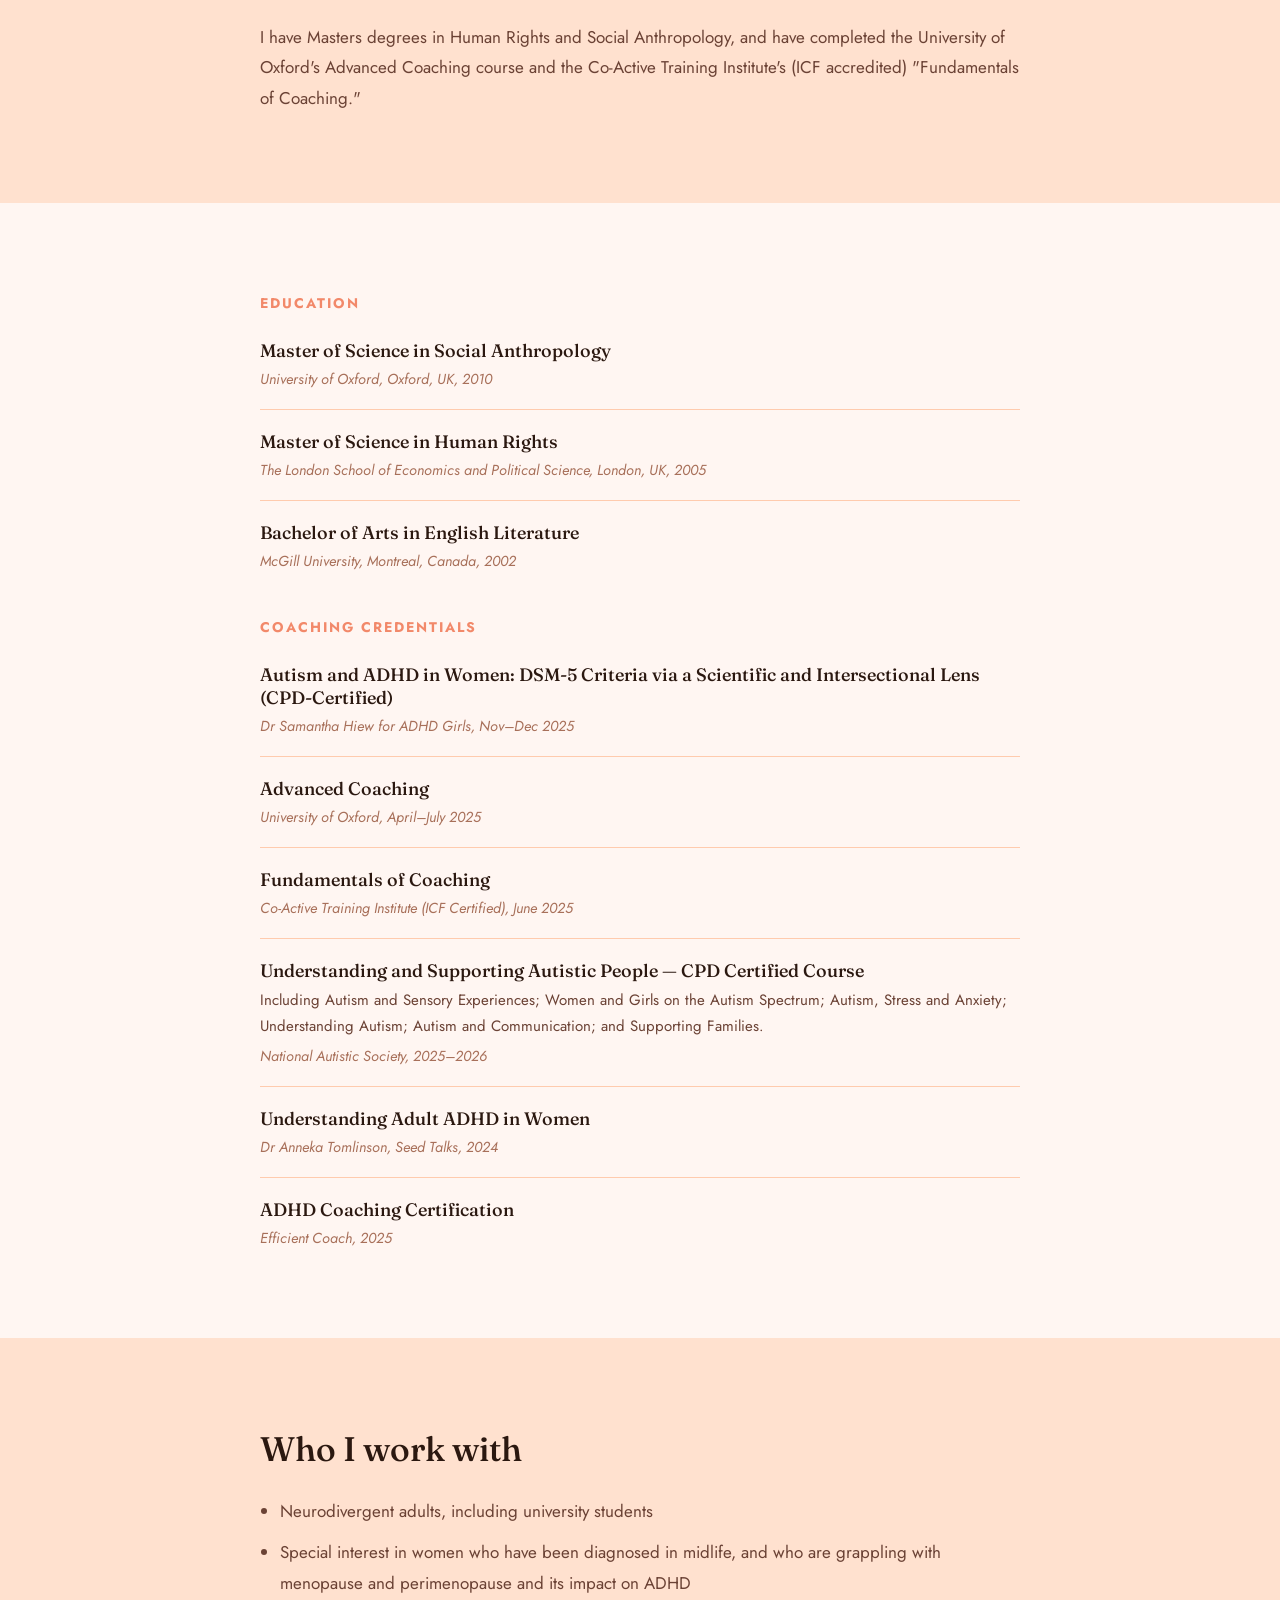
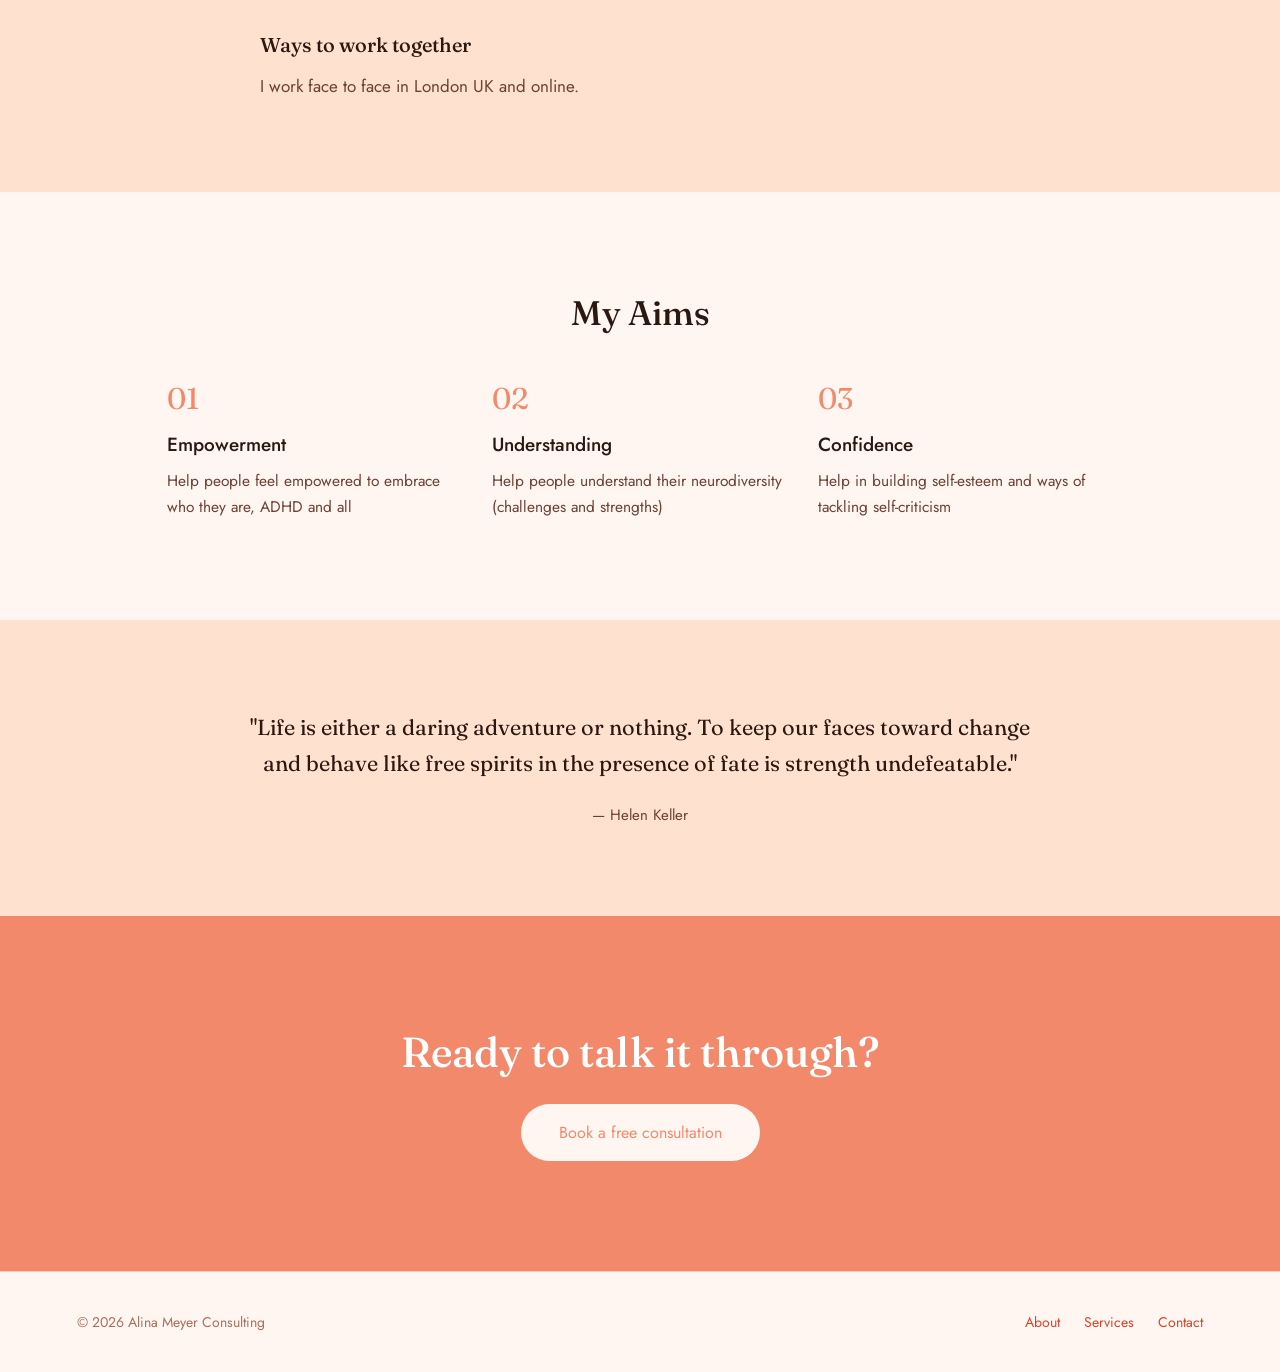
==== commit d04f8210: "change age 42 to early forties on about page" ====
--- a/about.html
+++ b/about.html
@@ -64,10 +64,10 @@
           more intentional way.
         </p>
         <p>
-          I was diagnosed with ADHD at age 42 and have since learned a lot about
-          ADHD, Autism and the interplay between hormones and ADHD (and the
-          gender dimensions of neurodiversity, especially regarding diagnosis,
-          differentiated treatment and social expectations and
+          I was diagnosed with ADHD in my early forties and have since learned a
+          lot about ADHD, Autism and the interplay between hormones and ADHD
+          (and the gender dimensions of neurodiversity, especially regarding
+          diagnosis, differentiated treatment and social expectations and
           medical/pharmaceutical research).
         </p>
         <p>
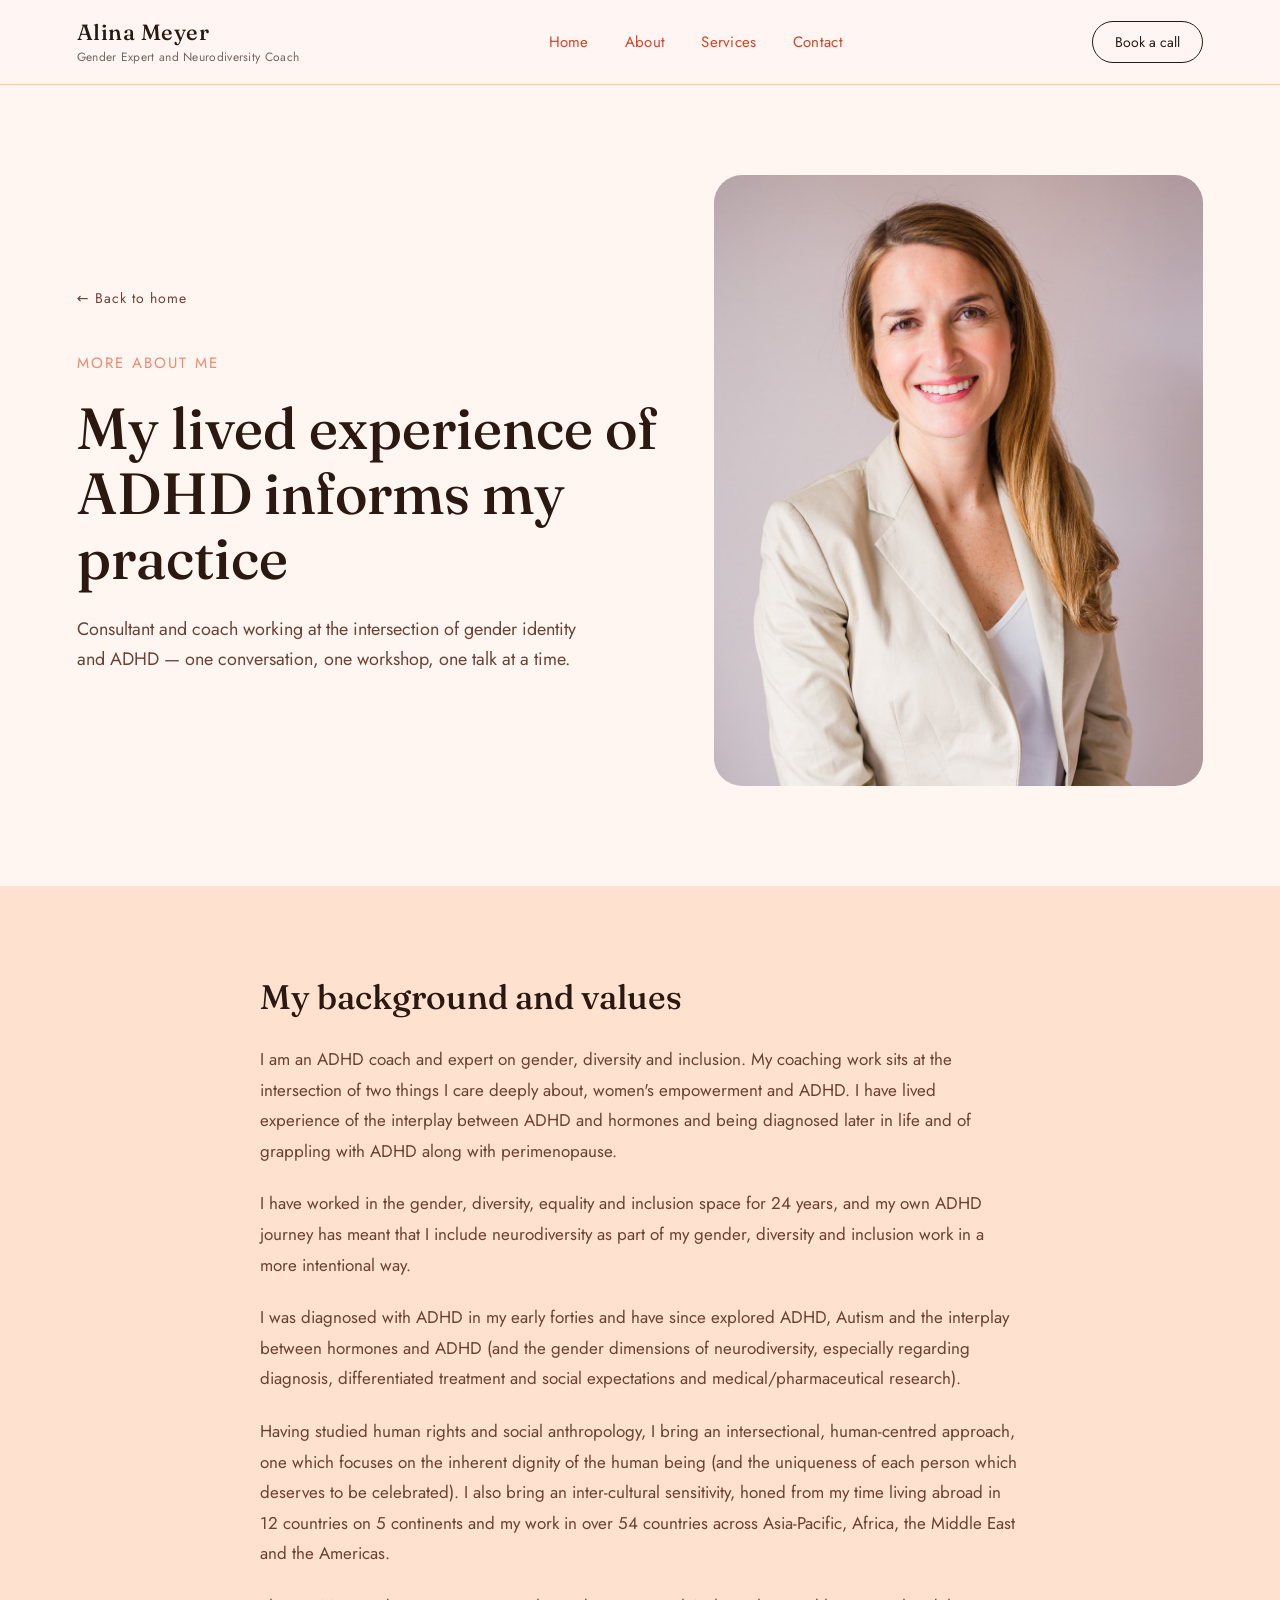
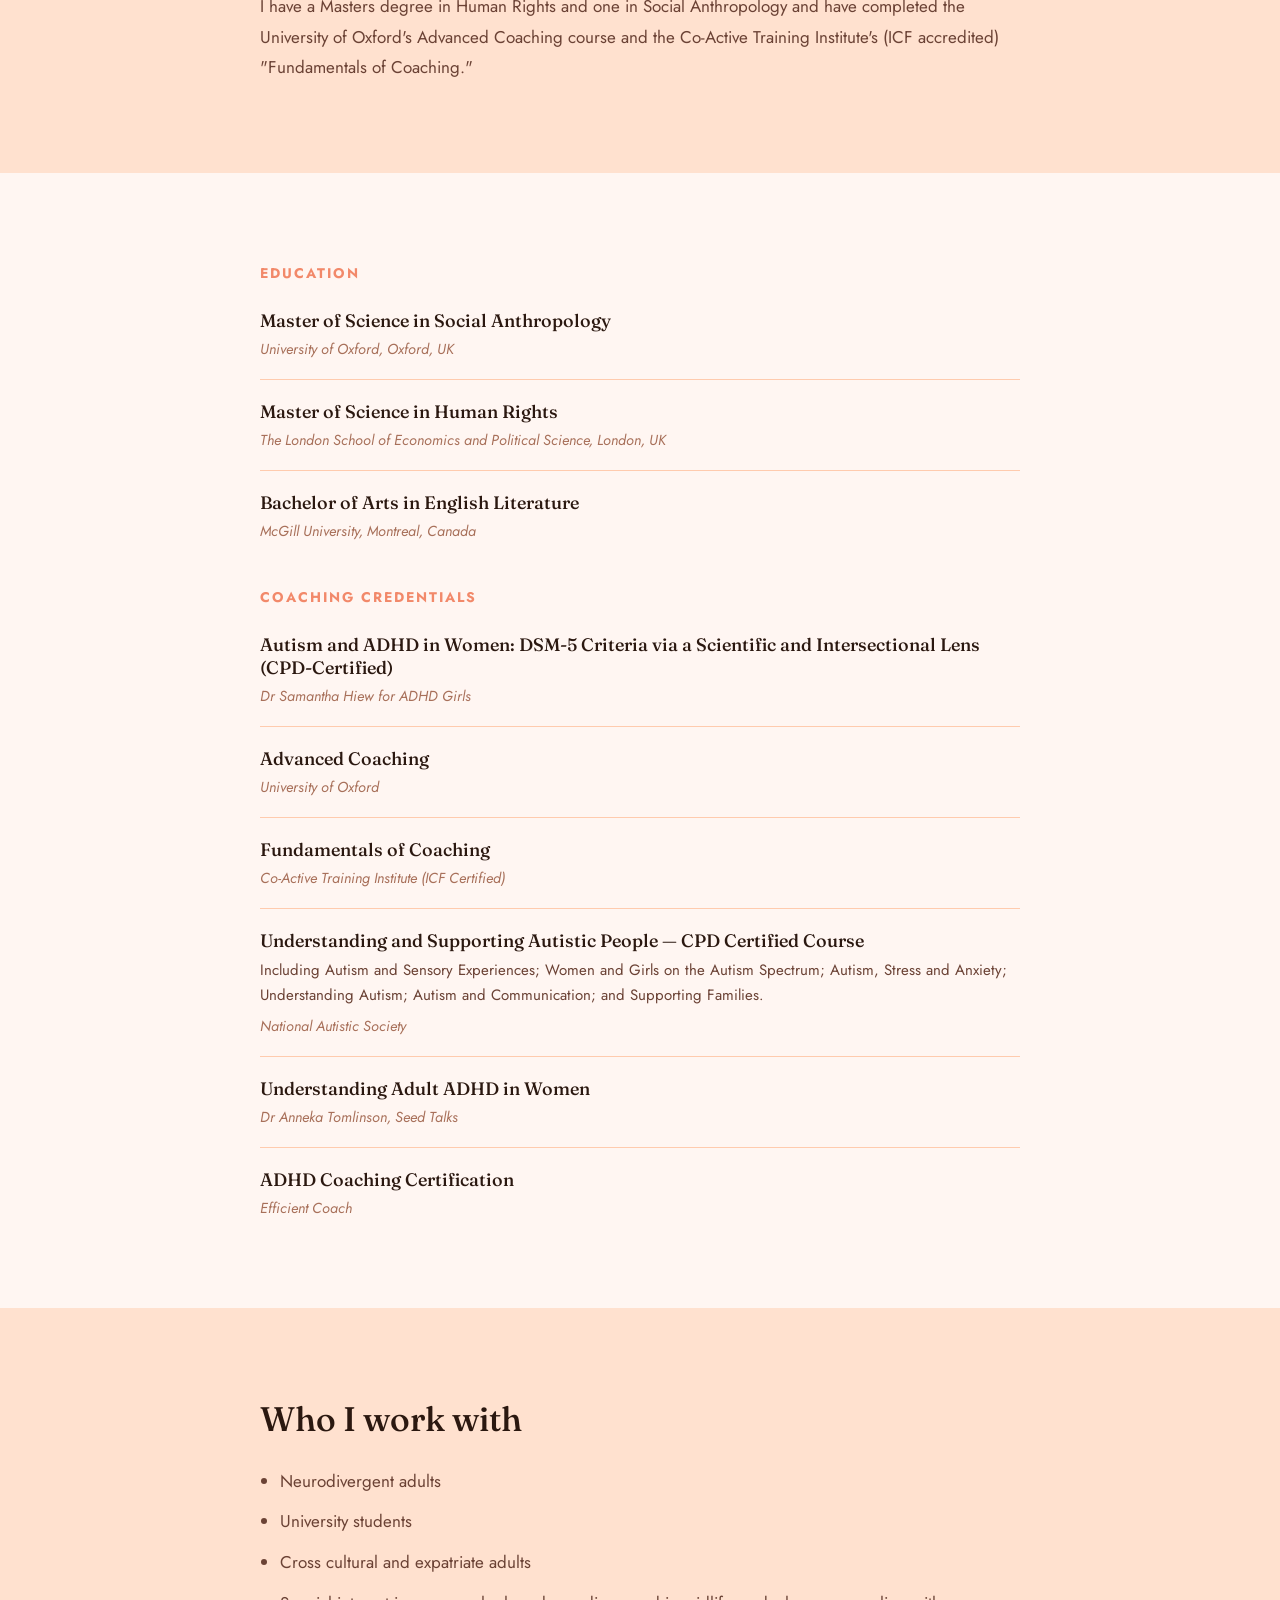
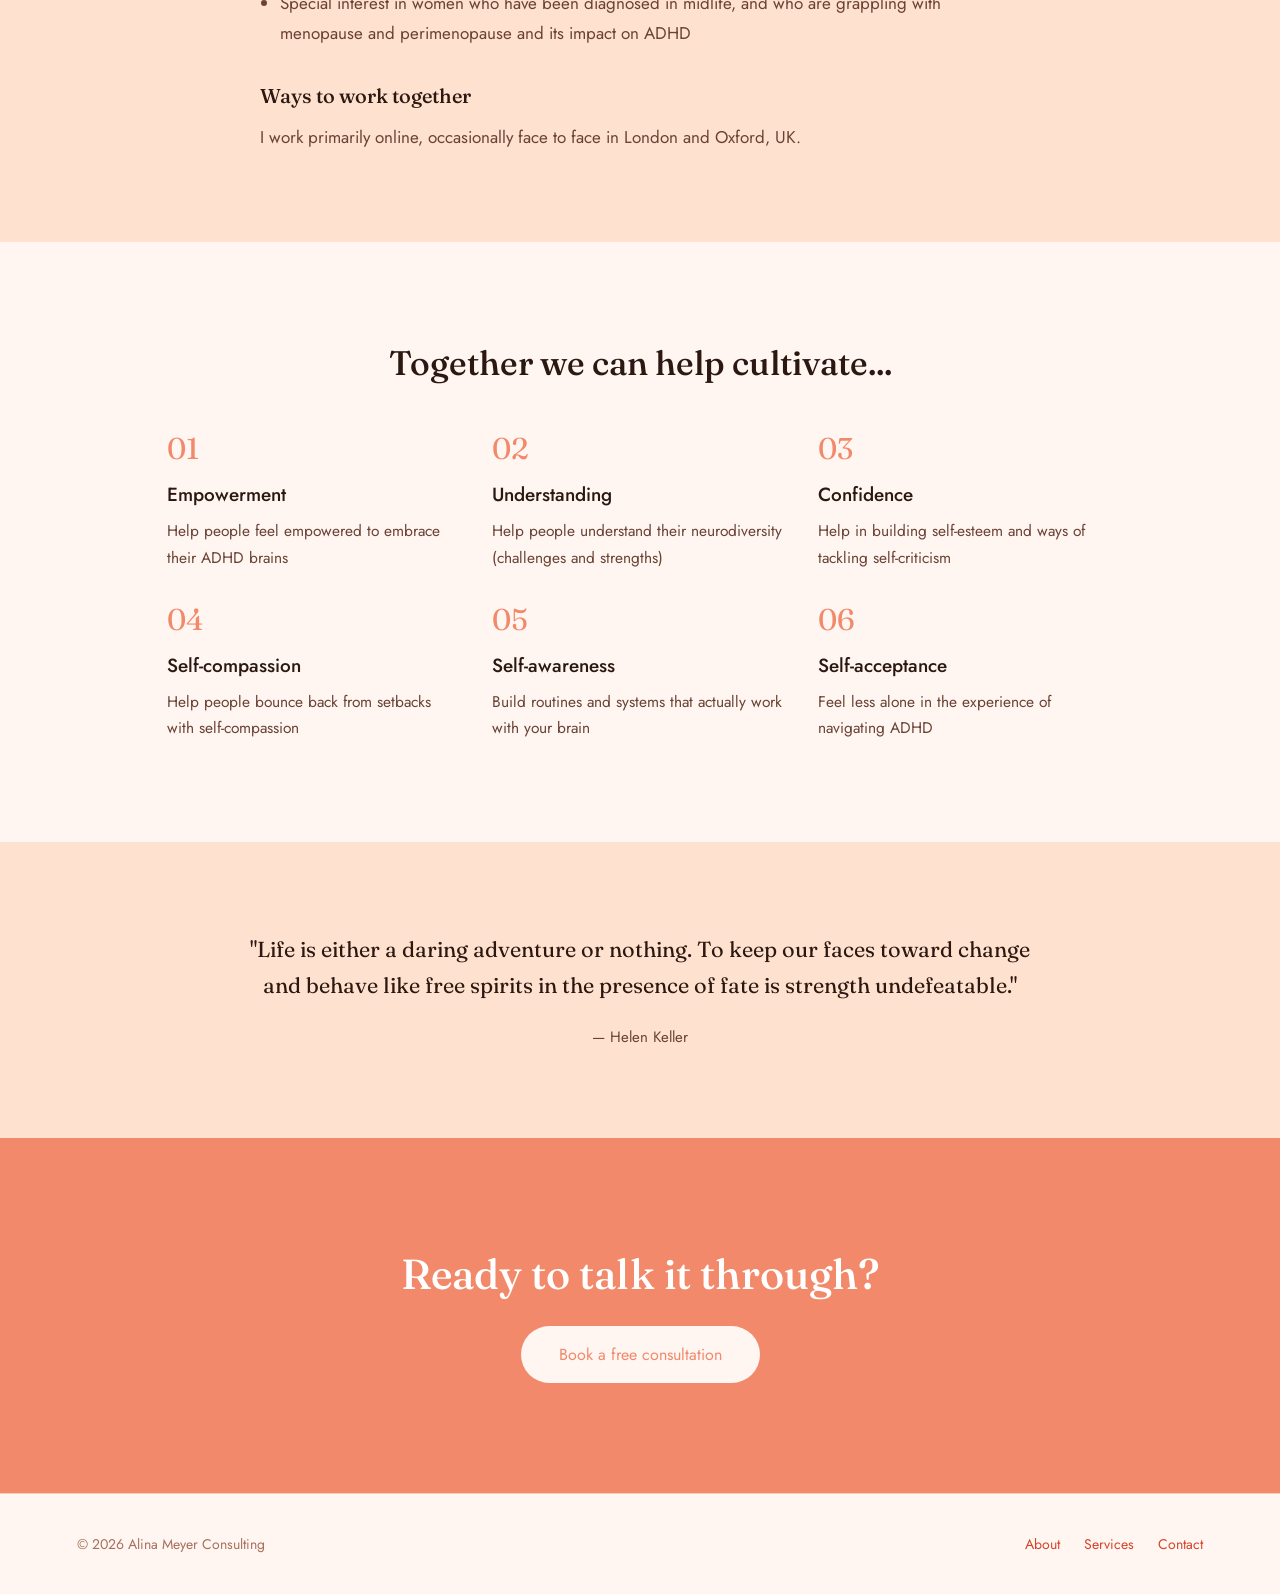
==== commit 26af7a63: "list date removal , who i work with added to, together items doubled. Contact page has process cards" ====
--- a/about.html
+++ b/about.html
@@ -64,10 +64,10 @@
           more intentional way.
         </p>
         <p>
-          I was diagnosed with ADHD in my early forties and have since learned a
-          lot about ADHD, Autism and the interplay between hormones and ADHD
-          (and the gender dimensions of neurodiversity, especially regarding
-          diagnosis, differentiated treatment and social expectations and
+          I was diagnosed with ADHD in my early forties and have since explored
+          ADHD, Autism and the interplay between hormones and ADHD (and the
+          gender dimensions of neurodiversity, especially regarding diagnosis,
+          differentiated treatment and social expectations and
           medical/pharmaceutical research).
         </p>
         <p>
@@ -80,10 +80,10 @@
           Africa, the Middle East and the Americas.
         </p>
         <p style="margin-bottom: 0">
-          I have Masters degrees in Human Rights and Social Anthropology, and
-          have completed the University of Oxford's Advanced Coaching course and
-          the Co-Active Training Institute's (ICF accredited) "Fundamentals of
-          Coaching."
+          I have a Masters degree in Human Rights and one in Social Anthropology
+          and have completed the University of Oxford's Advanced Coaching course
+          and the Co-Active Training Institute's (ICF accredited) "Fundamentals
+          of Coaching."
         </p>
       </div>
     </section>
@@ -94,18 +94,17 @@
         <div class="cred-list">
           <div class="cred-item">
             <h3>Master of Science in Social Anthropology</h3>
-            <div class="org">University of Oxford, Oxford, UK, 2010</div>
+            <div class="org">University of Oxford, Oxford, UK</div>
           </div>
           <div class="cred-item">
             <h3>Master of Science in Human Rights</h3>
             <div class="org">
-              The London School of Economics and Political Science, London, UK,
-              2005
+              The London School of Economics and Political Science, London, UK
             </div>
           </div>
           <div class="cred-item">
             <h3>Bachelor of Arts in English Literature</h3>
-            <div class="org">McGill University, Montreal, Canada, 2002</div>
+            <div class="org">McGill University, Montreal, Canada</div>
           </div>
         </div>
 
@@ -116,17 +115,15 @@
               Autism and ADHD in Women: DSM-5 Criteria via a Scientific and
               Intersectional Lens (CPD-Certified)
             </h3>
-            <div class="org">Dr Samantha Hiew for ADHD Girls, Nov–Dec 2025</div>
+            <div class="org">Dr Samantha Hiew for ADHD Girls</div>
           </div>
           <div class="cred-item">
             <h3>Advanced Coaching</h3>
-            <div class="org">University of Oxford, April–July 2025</div>
+            <div class="org">University of Oxford</div>
           </div>
           <div class="cred-item">
             <h3>Fundamentals of Coaching</h3>
-            <div class="org">
-              Co-Active Training Institute (ICF Certified), June 2025
-            </div>
+            <div class="org">Co-Active Training Institute (ICF Certified)</div>
           </div>
           <div class="cred-item">
             <h3>
@@ -138,15 +135,15 @@
               Autism Spectrum; Autism, Stress and Anxiety; Understanding Autism;
               Autism and Communication; and Supporting Families.
             </p>
-            <div class="org">National Autistic Society, 2025–2026</div>
+            <div class="org">National Autistic Society</div>
           </div>
           <div class="cred-item">
             <h3>Understanding Adult ADHD in Women</h3>
-            <div class="org">Dr Anneka Tomlinson, Seed Talks, 2024</div>
+            <div class="org">Dr Anneka Tomlinson, Seed Talks</div>
           </div>
           <div class="cred-item">
             <h3>ADHD Coaching Certification</h3>
-            <div class="org">Efficient Coach, 2025</div>
+            <div class="org">Efficient Coach</div>
           </div>
         </div>
       </div>
@@ -156,7 +153,9 @@
       <div class="who__wrap">
         <h2>Who I work with</h2>
         <ul>
-          <li>Neurodivergent adults, including university students</li>
+          <li>Neurodivergent adults</li>
+          <li>University students</li>
+          <li>Cross cultural and expatriate adults</li>
           <li>
             Special interest in women who have been diagnosed in midlife, and
             who are grappling with menopause and perimenopause and its impact on
@@ -164,19 +163,20 @@
           </li>
         </ul>
         <h3>Ways to work together</h3>
-        <p>I work face to face in London UK and online.</p>
+        <p>
+          I work primarily online, occasionally face to face in London and
+          Oxford, UK.
+        </p>
       </div>
     </section>
 
     <section class="aims">
-      <h2>My Aims</h2>
-      <div class="cards" style="grid-template-columns: repeat(3, 1fr)">
+      <h2>Together we can help cultivate...</h2>
+      <div class="cards">
         <div class="aim">
           <div class="aim__num">01</div>
           <h3>Empowerment</h3>
-          <p>
-            Help people feel empowered to embrace who they are, ADHD and all
-          </p>
+          <p>Help people feel empowered to embrace their ADHD brains</p>
         </div>
         <div class="aim">
           <div class="aim__num">02</div>
@@ -192,6 +192,21 @@
           <p>
             Help in building self-esteem and ways of tackling self-criticism
           </p>
+        </div>
+        <div class="aim">
+          <div class="aim__num">04</div>
+          <h3>Self-compassion</h3>
+          <p>Help people bounce back from setbacks with self-compassion</p>
+        </div>
+        <div class="aim">
+          <div class="aim__num">05</div>
+          <h3>Self-awareness</h3>
+          <p>Build routines and systems that actually work with your brain</p>
+        </div>
+        <div class="aim">
+          <div class="aim__num">06</div>
+          <h3>Self-acceptance</h3>
+          <p>Feel less alone in the experience of navigating ADHD</p>
         </div>
       </div>
     </section>
--- a/main.css
+++ b/main.css
@@ -232,6 +232,12 @@
   margin: 0 0 20px;
 }
 
+#about-title {
+  text-align: center;
+  margin-left: auto;
+  margin-right: auto;
+}
+
 .about__grid--text-only {
   grid-template-columns: 1fr;
   text-align: center;
@@ -388,6 +394,55 @@
   gap: 14px;
   justify-content: center;
   align-items: center;
+}
+
+/* PROCESS (contact page) */
+.process {
+  padding: 100px 6vw;
+  background: var(--bg2);
+}
+.process__inner {
+  max-width: 1400px;
+  margin: 0 auto;
+}
+.process h2 {
+  font-size: clamp(26px, 2.8vw, 34px);
+  margin: 0 0 46px;
+  text-align: center;
+}
+.process__grid {
+  display: grid;
+  grid-template-columns: repeat(4, 1fr);
+  gap: 24px;
+}
+@media (max-width: 1100px) and (min-width: 821px) {
+  .process__grid {
+    grid-template-columns: repeat(2, 1fr);
+  }
+}
+.process-step {
+  background: #fff;
+  border: 1px solid var(--border);
+  border-radius: 20px;
+  padding: 40px 28px;
+  text-align: center;
+}
+.process-step__num {
+  font-family: "Fraunces", Georgia, serif;
+  font-size: 44px;
+  color: var(--border);
+  margin-bottom: 10px;
+}
+.process-step h3 {
+  font-size: 19px;
+  font-weight: 500;
+  margin: 0 0 14px;
+}
+.process-step p {
+  font-size: 15px;
+  line-height: 1.7;
+  color: var(--muted);
+  margin: 0;
 }
 
 /* ABOUT PAGE */
@@ -646,6 +701,13 @@
   .contact-page {
     padding: 80px 6vw;
   }
+  .process {
+    padding: 64px 6vw;
+  }
+  .process__grid {
+    grid-template-columns: 1fr;
+    gap: 20px;
+  }
   .pagehead {
     grid-template-columns: 1fr;
     padding: 48px 6vw 60px;
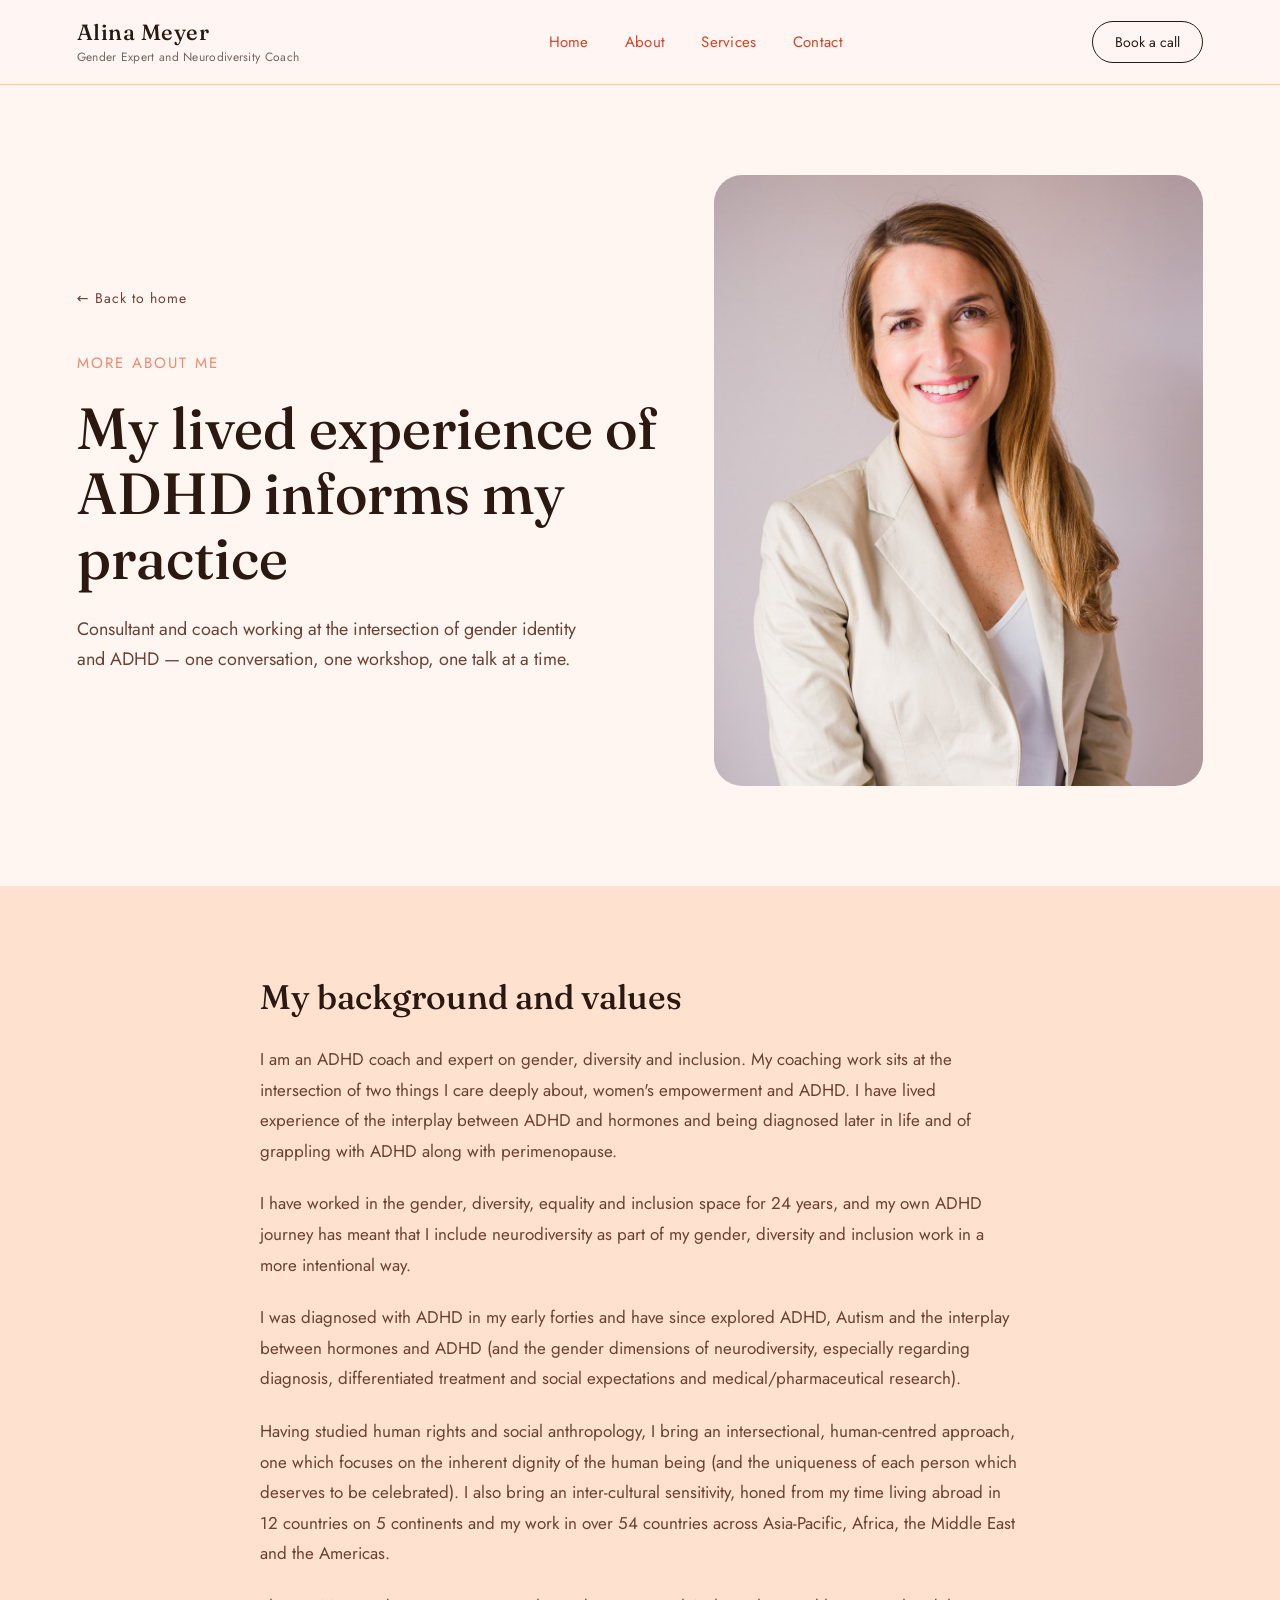
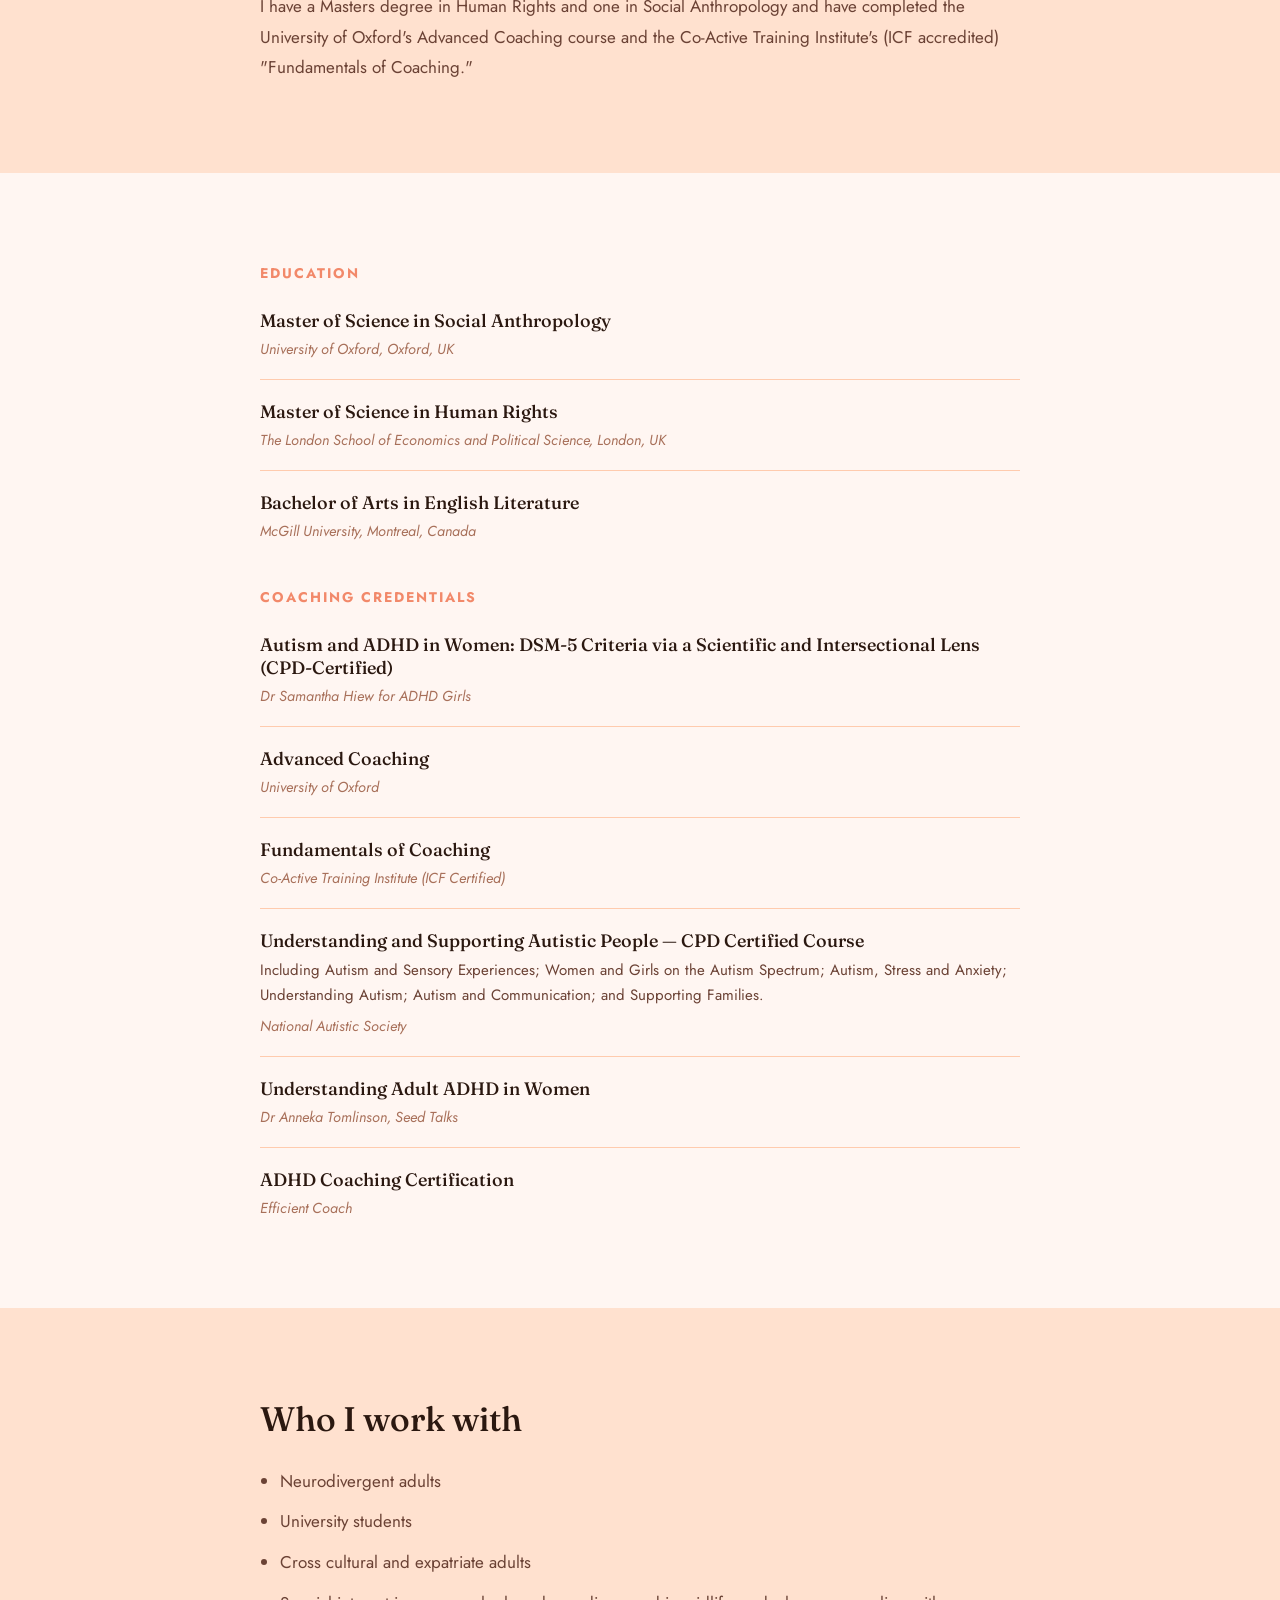
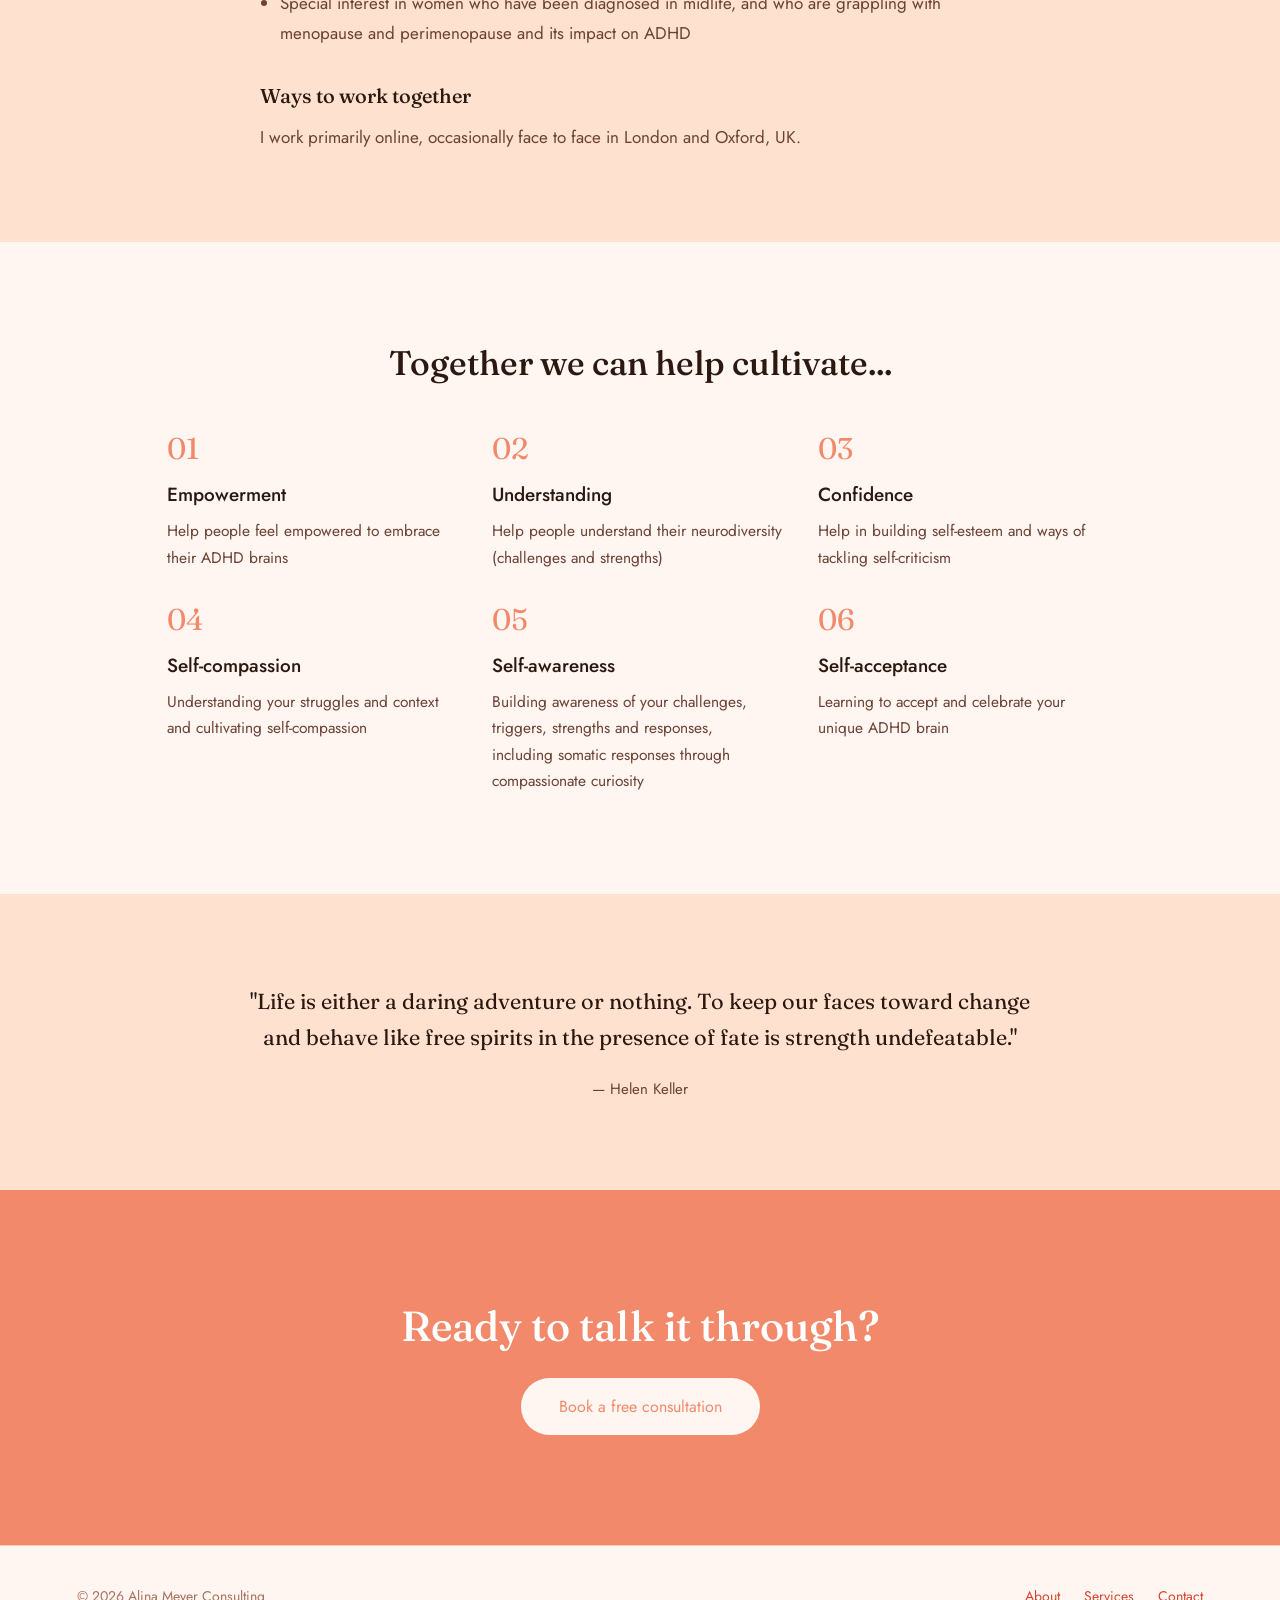
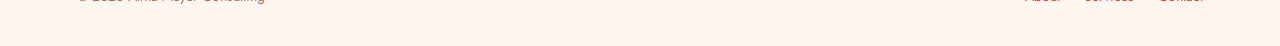
==== commit d3935a78: "change some wording in the descriptions of changes possible" ====
--- a/about.html
+++ b/about.html
@@ -196,17 +196,24 @@
         <div class="aim">
           <div class="aim__num">04</div>
           <h3>Self-compassion</h3>
-          <p>Help people bounce back from setbacks with self-compassion</p>
+          <p>
+            Understanding your struggles and context and cultivating
+            self-compassion
+          </p>
         </div>
         <div class="aim">
           <div class="aim__num">05</div>
           <h3>Self-awareness</h3>
-          <p>Build routines and systems that actually work with your brain</p>
+          <p>
+            Building awareness of your challenges, triggers, strengths and
+            responses, including somatic responses through compassionate
+            curiosity
+          </p>
         </div>
         <div class="aim">
           <div class="aim__num">06</div>
           <h3>Self-acceptance</h3>
-          <p>Feel less alone in the experience of navigating ADHD</p>
+          <p>Learning to accept and celebrate your unique ADHD brain</p>
         </div>
       </div>
     </section>
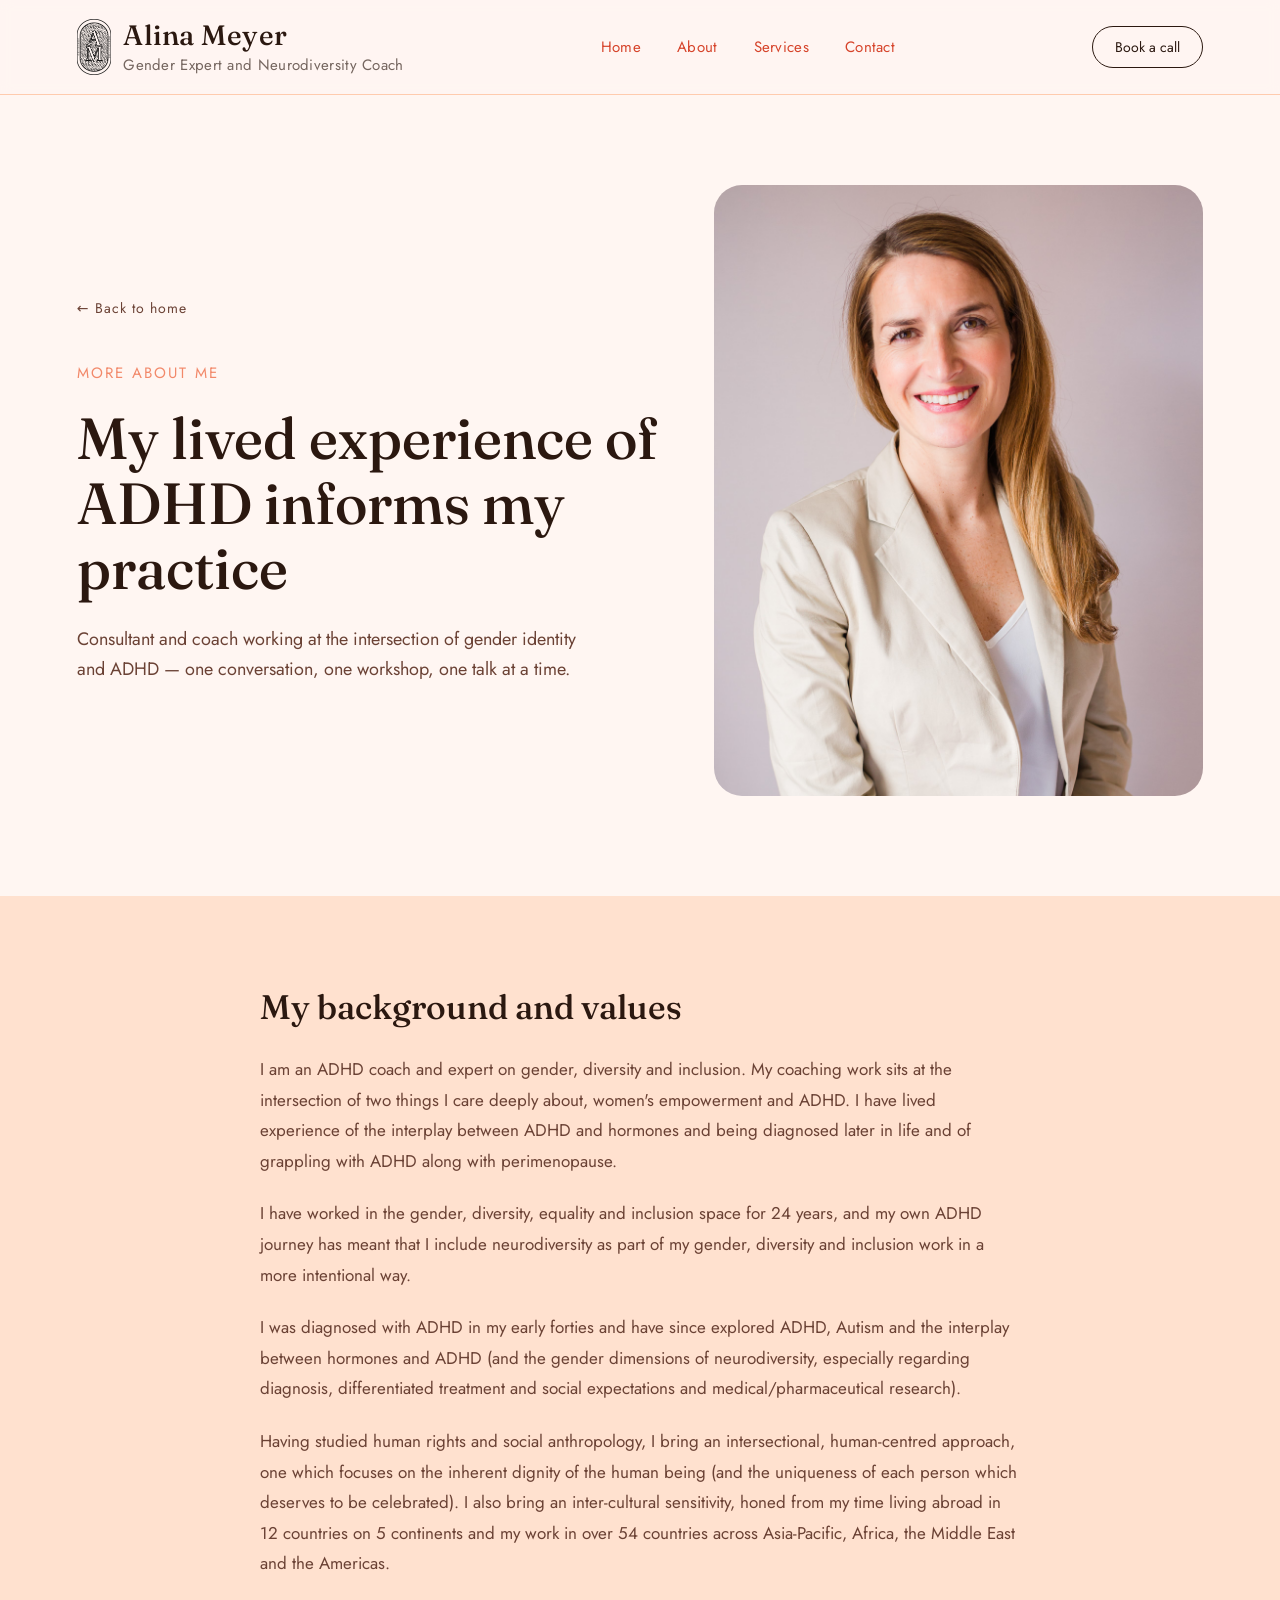
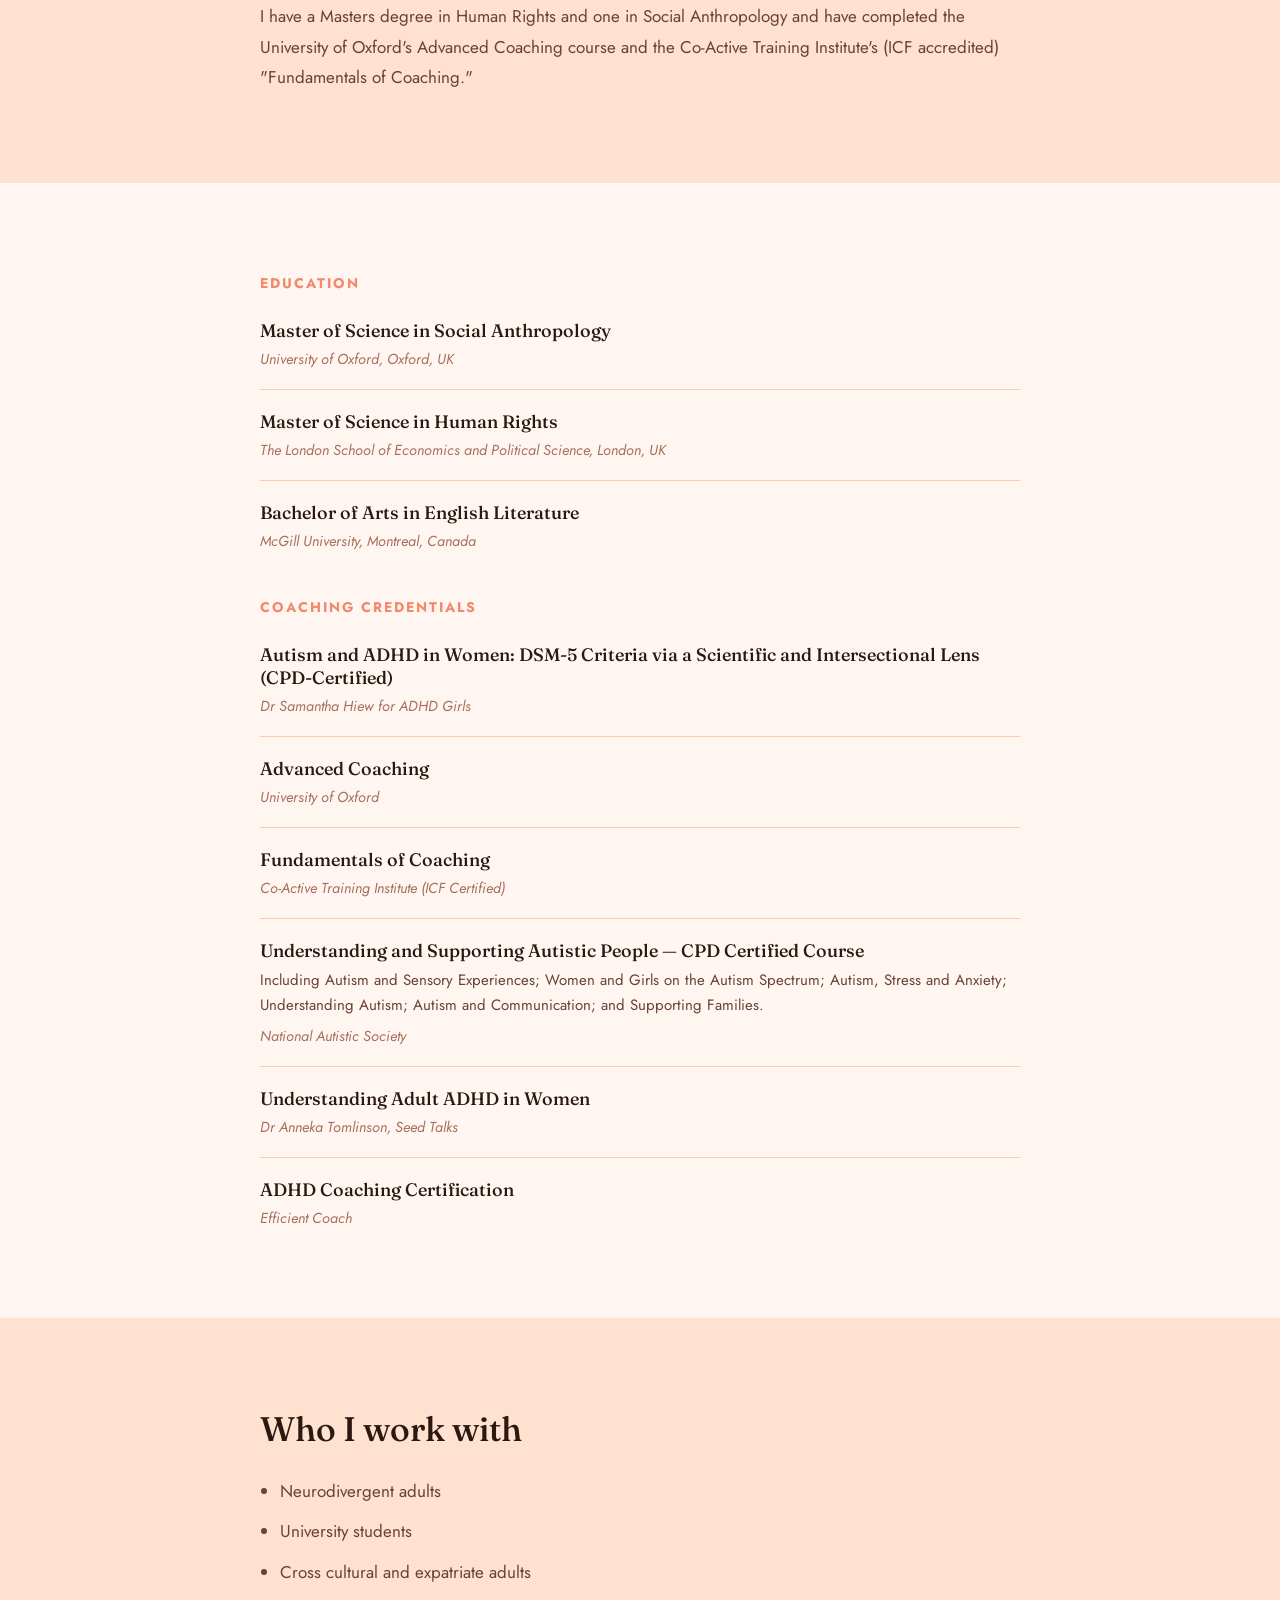
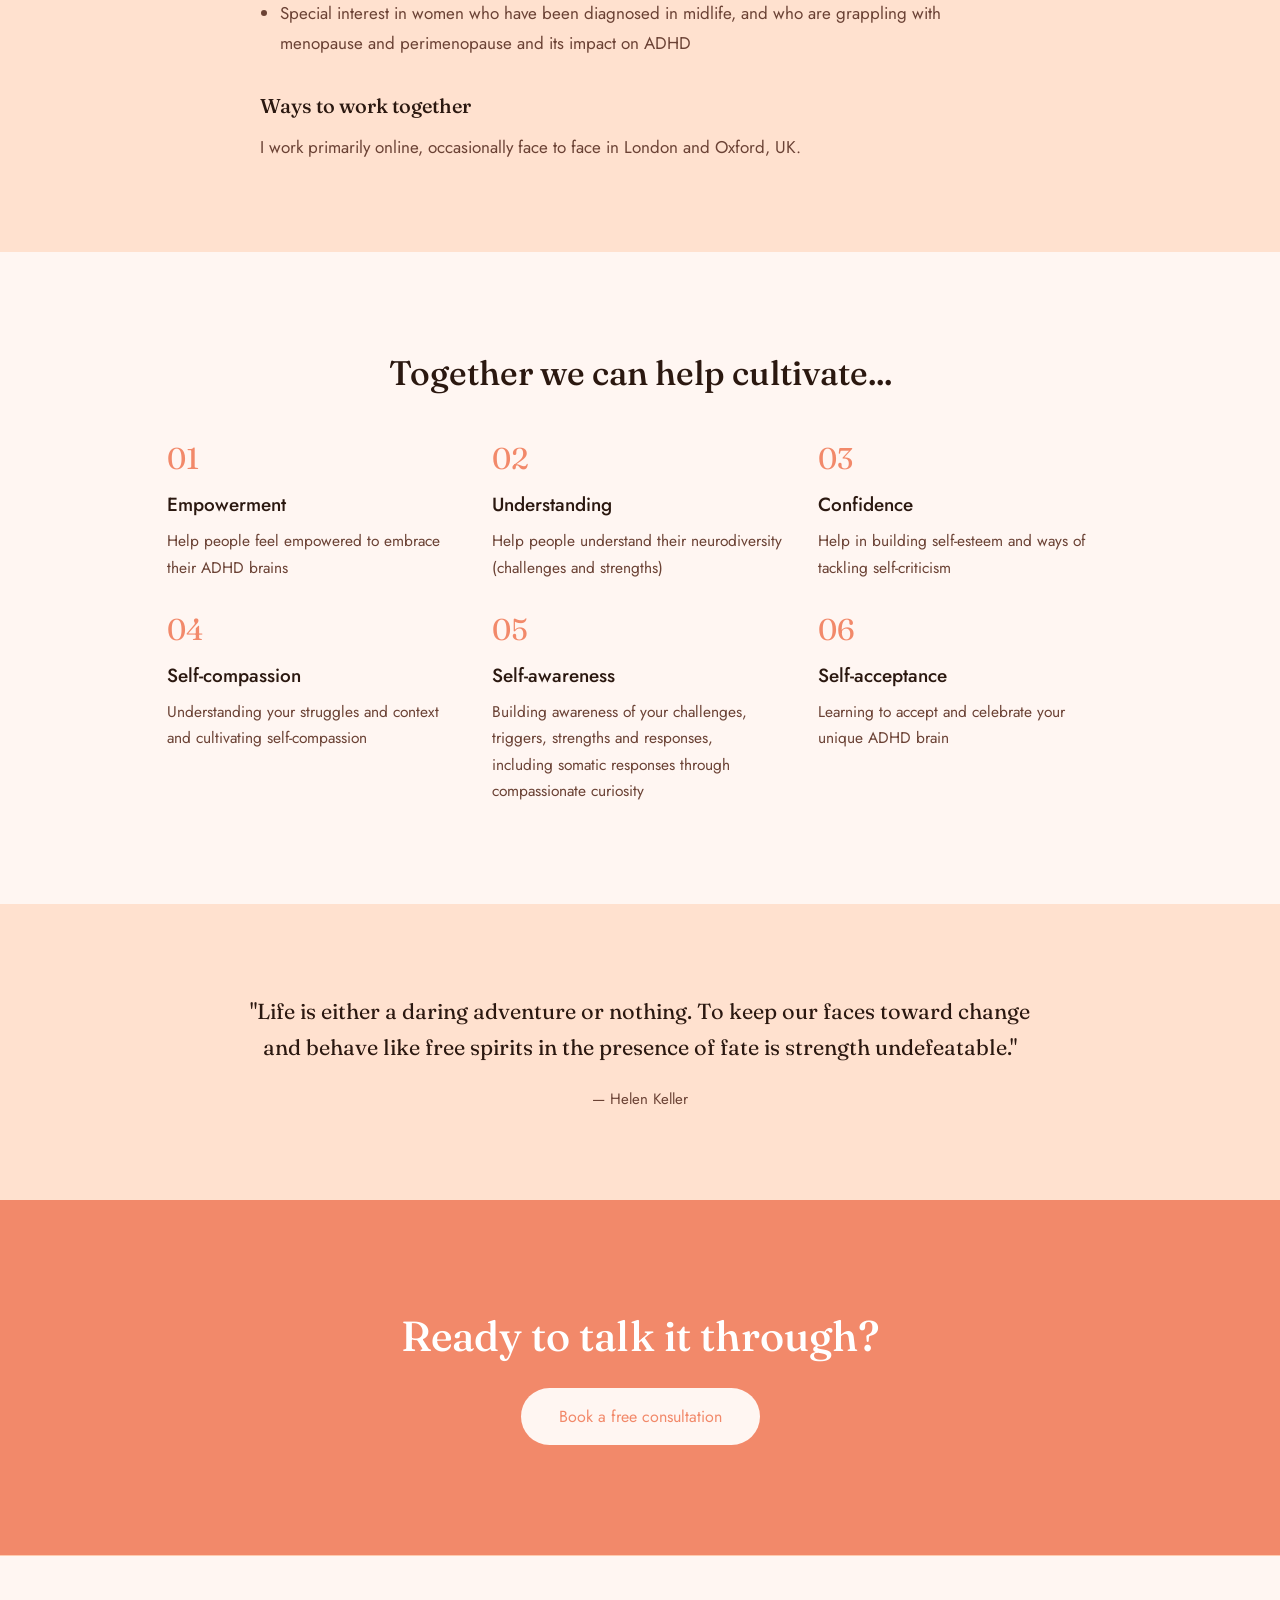
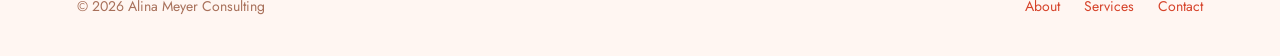
==== commit d9035c53: "add new logo and fix discovery call sentence issue on index.html" ====
--- a/about.html
+++ b/about.html
@@ -19,8 +19,13 @@
   <body>
     <nav class="nav">
       <div class="nav__brand-group">
-        <a href="index.html" class="nav__brand">Alina Meyer</a>
-        <p class="subtitle">Gender Expert and Neurodiversity Coach</p>
+        <a href="index.html">
+          <img src="images/alina-meyer-logo.png" alt="Alina Meyer logo" class="nav__logo" />
+        </a>
+        <div class="nav__brand-text">
+          <a href="index.html" class="nav__brand">Alina Meyer</a>
+          <p class="subtitle">Gender Expert and Neurodiversity Coach</p>
+        </div>
       </div>
       <div class="nav__links">
         <a href="index.html">Home</a>
--- a/main.css
+++ b/main.css
@@ -71,13 +71,26 @@
 }
 .nav__brand-group {
   display: flex;
+  flex-direction: row;
+  align-items: center;
+  gap: 12px;
+}
+
+.nav__logo {
+  height: 56px;
+  width: auto;
+  display: block;
+}
+
+.nav__brand-text {
+  display: flex;
   flex-direction: column;
   gap: 2px;
 }
 
 .nav__brand {
   font-family: "Fraunces", Georgia, serif;
-  font-size: 22px;
+  font-size: 28px;
   font-weight: 500;
   letter-spacing: 0.5px;
   color: var(--text);
@@ -85,7 +98,7 @@
 
 .subtitle {
   font-family: "Jost", sans-serif;
-  font-size: 12px;
+  font-size: 15px;
   font-weight: 400;
   letter-spacing: 0.3px;
   color: var(--text);
@@ -204,6 +217,13 @@
 }
 .hero .photo {
   background-color: var(--bg);
+}
+.hero p.hero__note {
+  font-size: 15px;
+  line-height: 1.6;
+  color: var(--muted);
+  max-width: 420px;
+  margin: 26px 0 0;
 }
 
 /* ABOUT (home) */
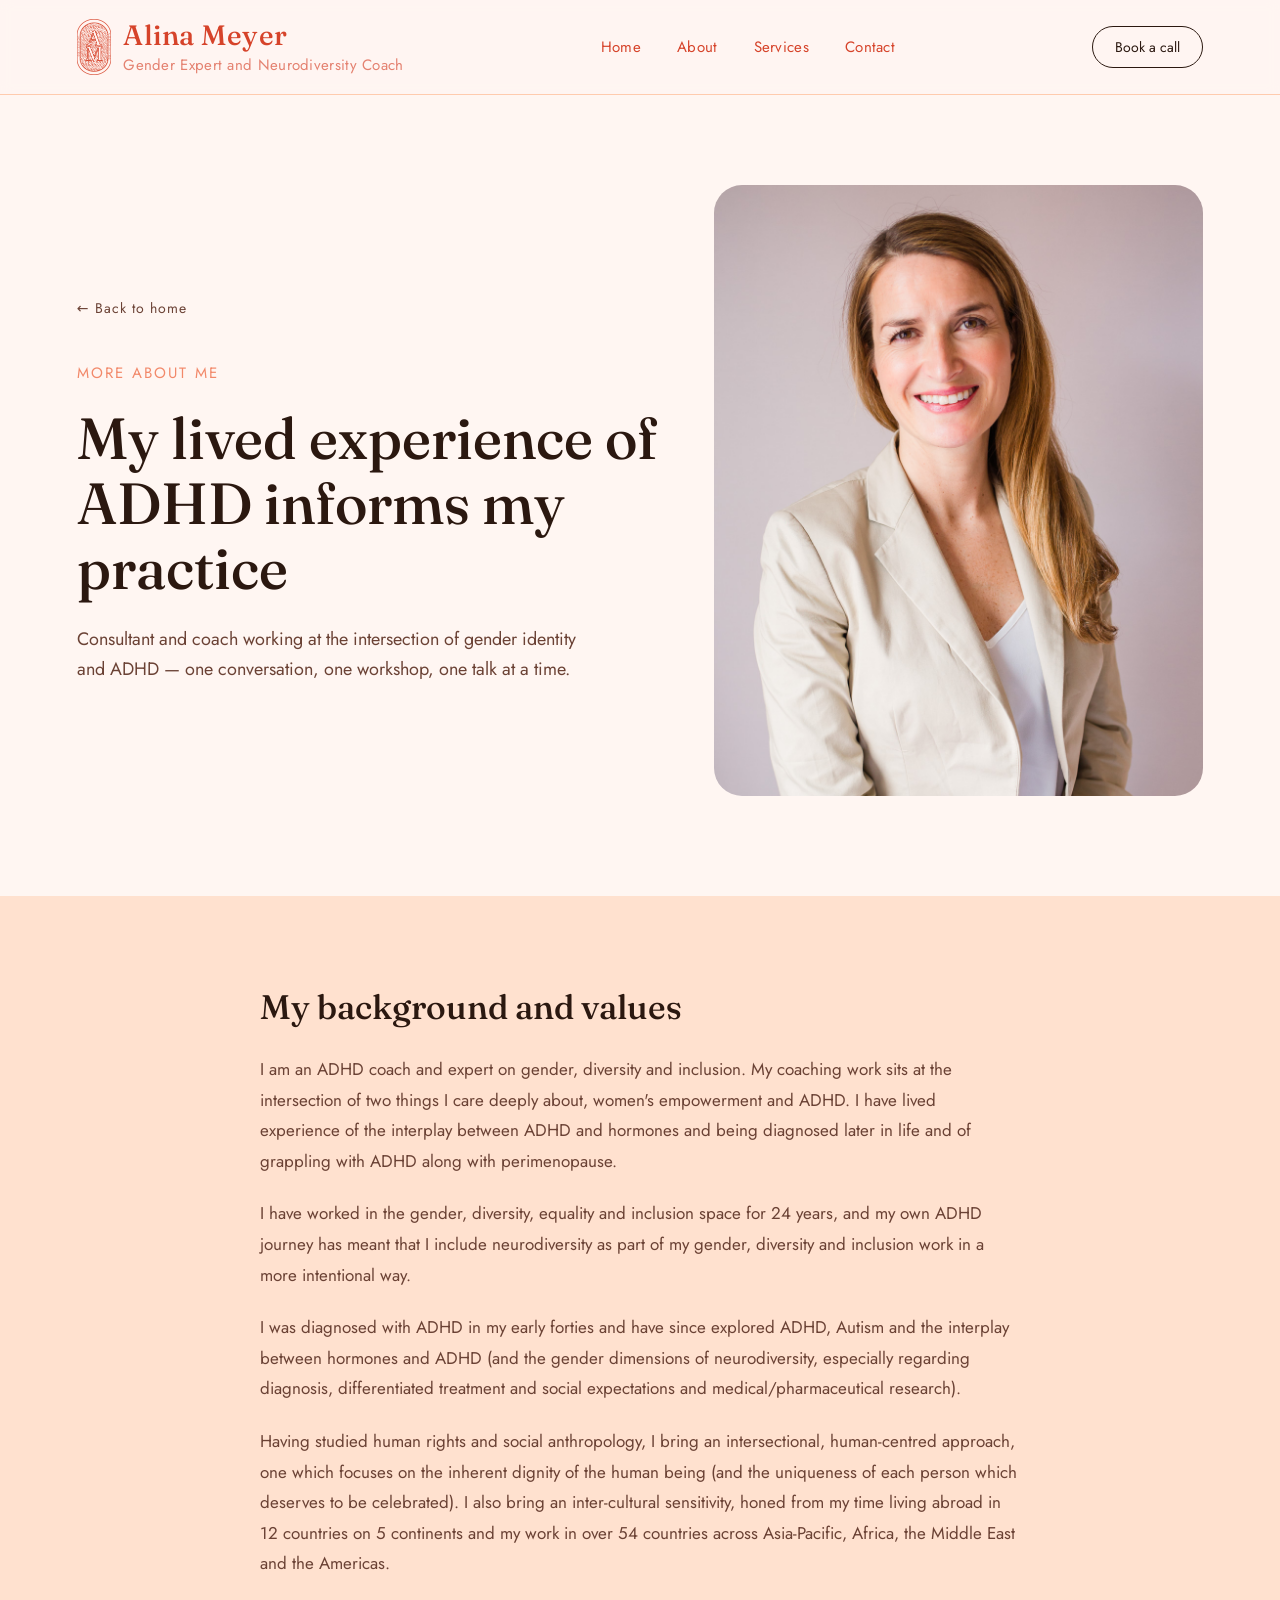
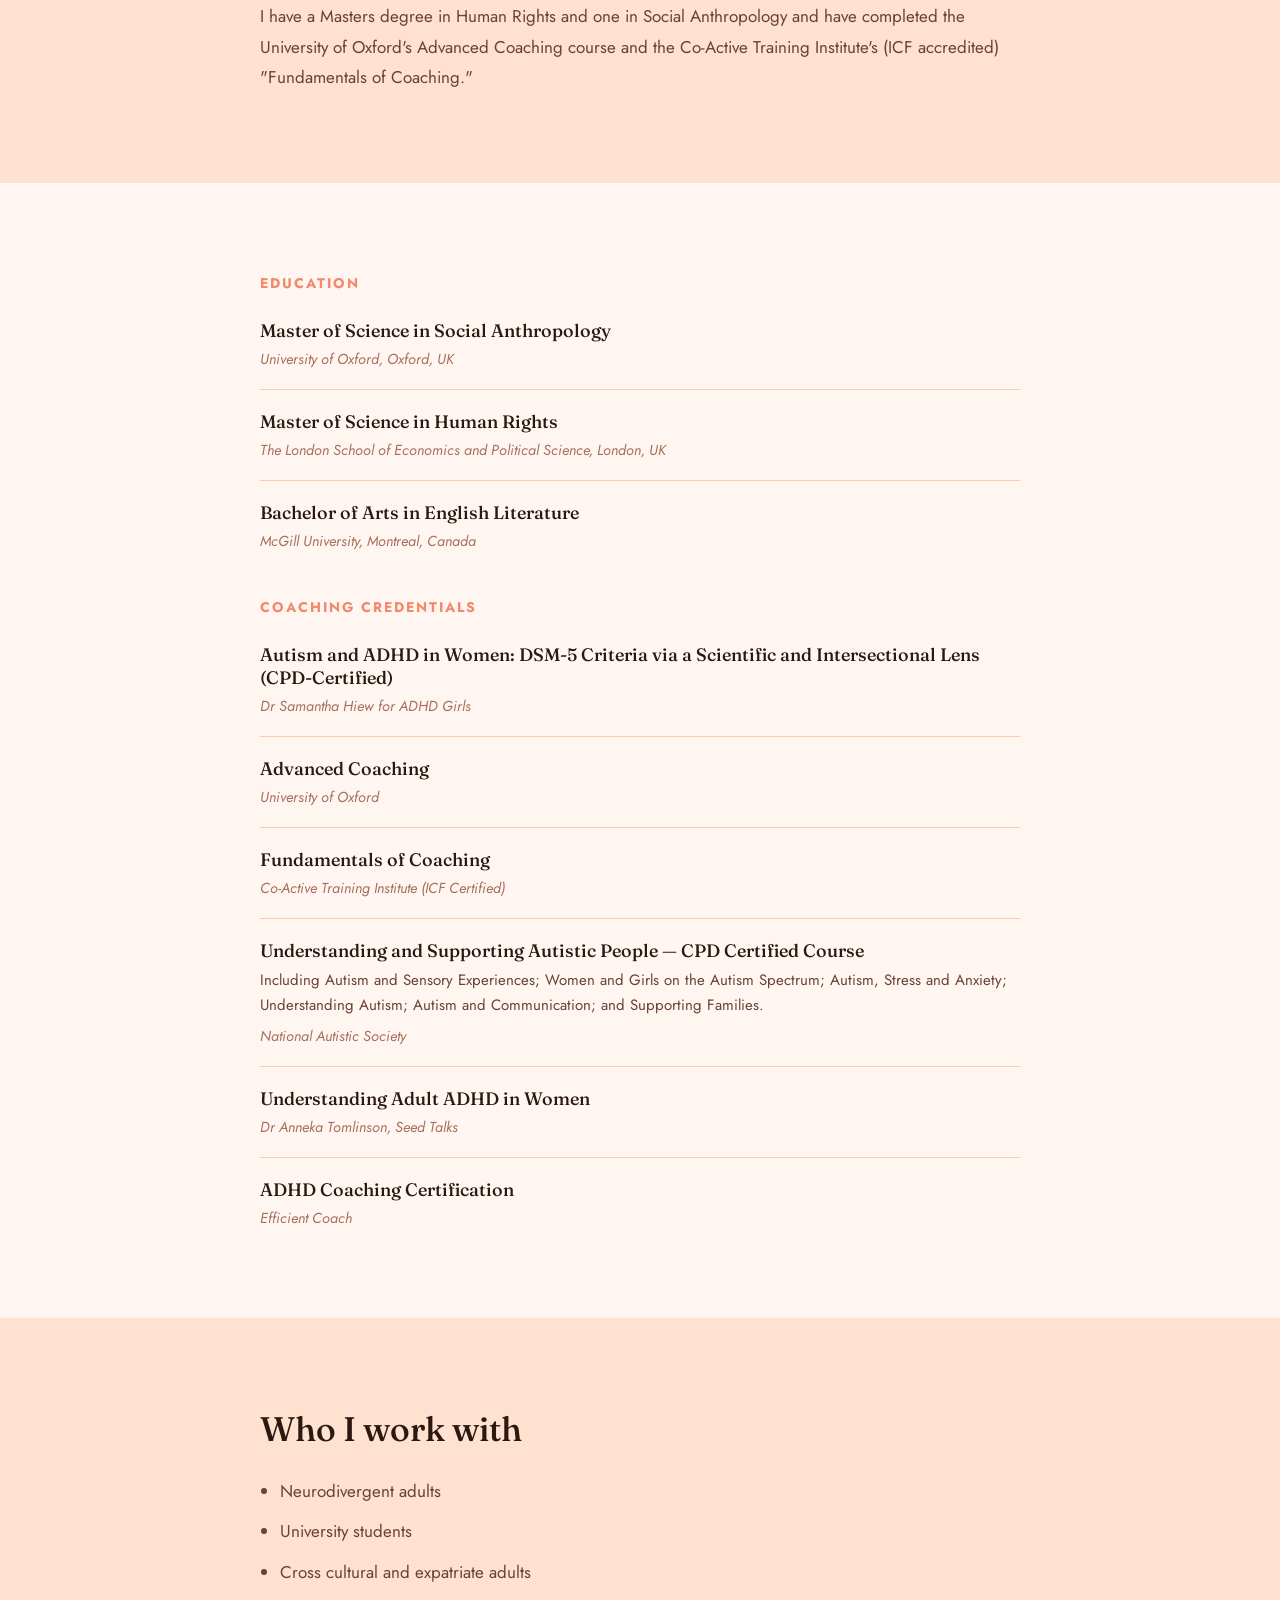
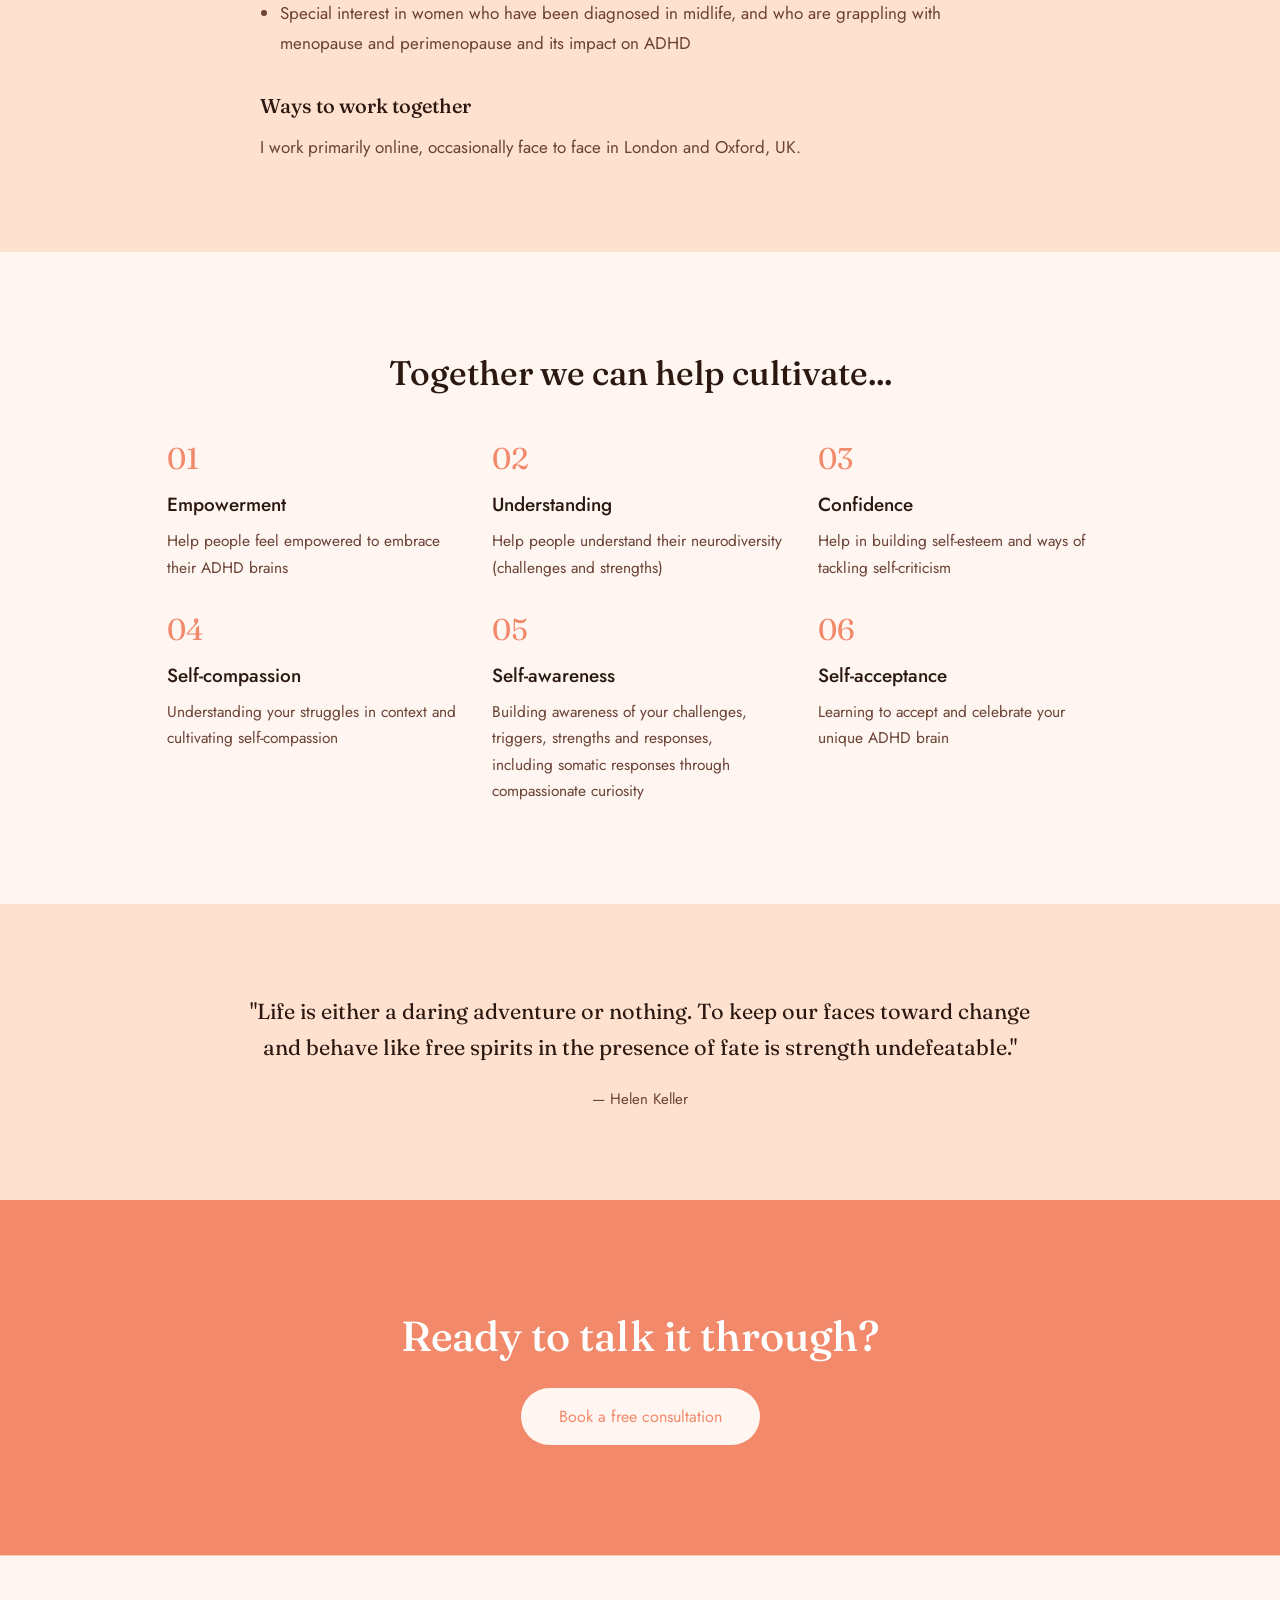
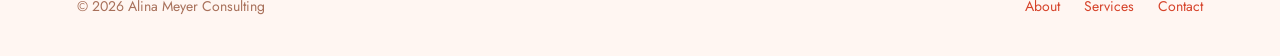
==== commit ebfa62c3: "changed some text in action pointers and adjusted logo branding to orange" ====
--- a/about.html
+++ b/about.html
@@ -20,7 +20,11 @@
     <nav class="nav">
       <div class="nav__brand-group">
         <a href="index.html">
-          <img src="images/alina-meyer-logo.png" alt="Alina Meyer logo" class="nav__logo" />
+          <img
+            src="images/alina-meyer-logo-orange.png"
+            alt="Alina Meyer logo"
+            class="nav__logo"
+          />
         </a>
         <div class="nav__brand-text">
           <a href="index.html" class="nav__brand">Alina Meyer</a>
@@ -202,7 +206,7 @@
           <div class="aim__num">04</div>
           <h3>Self-compassion</h3>
           <p>
-            Understanding your struggles and context and cultivating
+            Understanding your struggles in context and cultivating
             self-compassion
           </p>
         </div>
--- a/main.css
+++ b/main.css
@@ -93,6 +93,10 @@
   font-size: 28px;
   font-weight: 500;
   letter-spacing: 0.5px;
+  color: var(--link);
+}
+
+.nav__brand:hover {
   color: var(--text);
 }
 
@@ -101,7 +105,7 @@
   font-size: 15px;
   font-weight: 400;
   letter-spacing: 0.3px;
-  color: var(--text);
+  color: var(--link);
   opacity: 0.65;
   margin: 0;
   white-space: nowrap;
